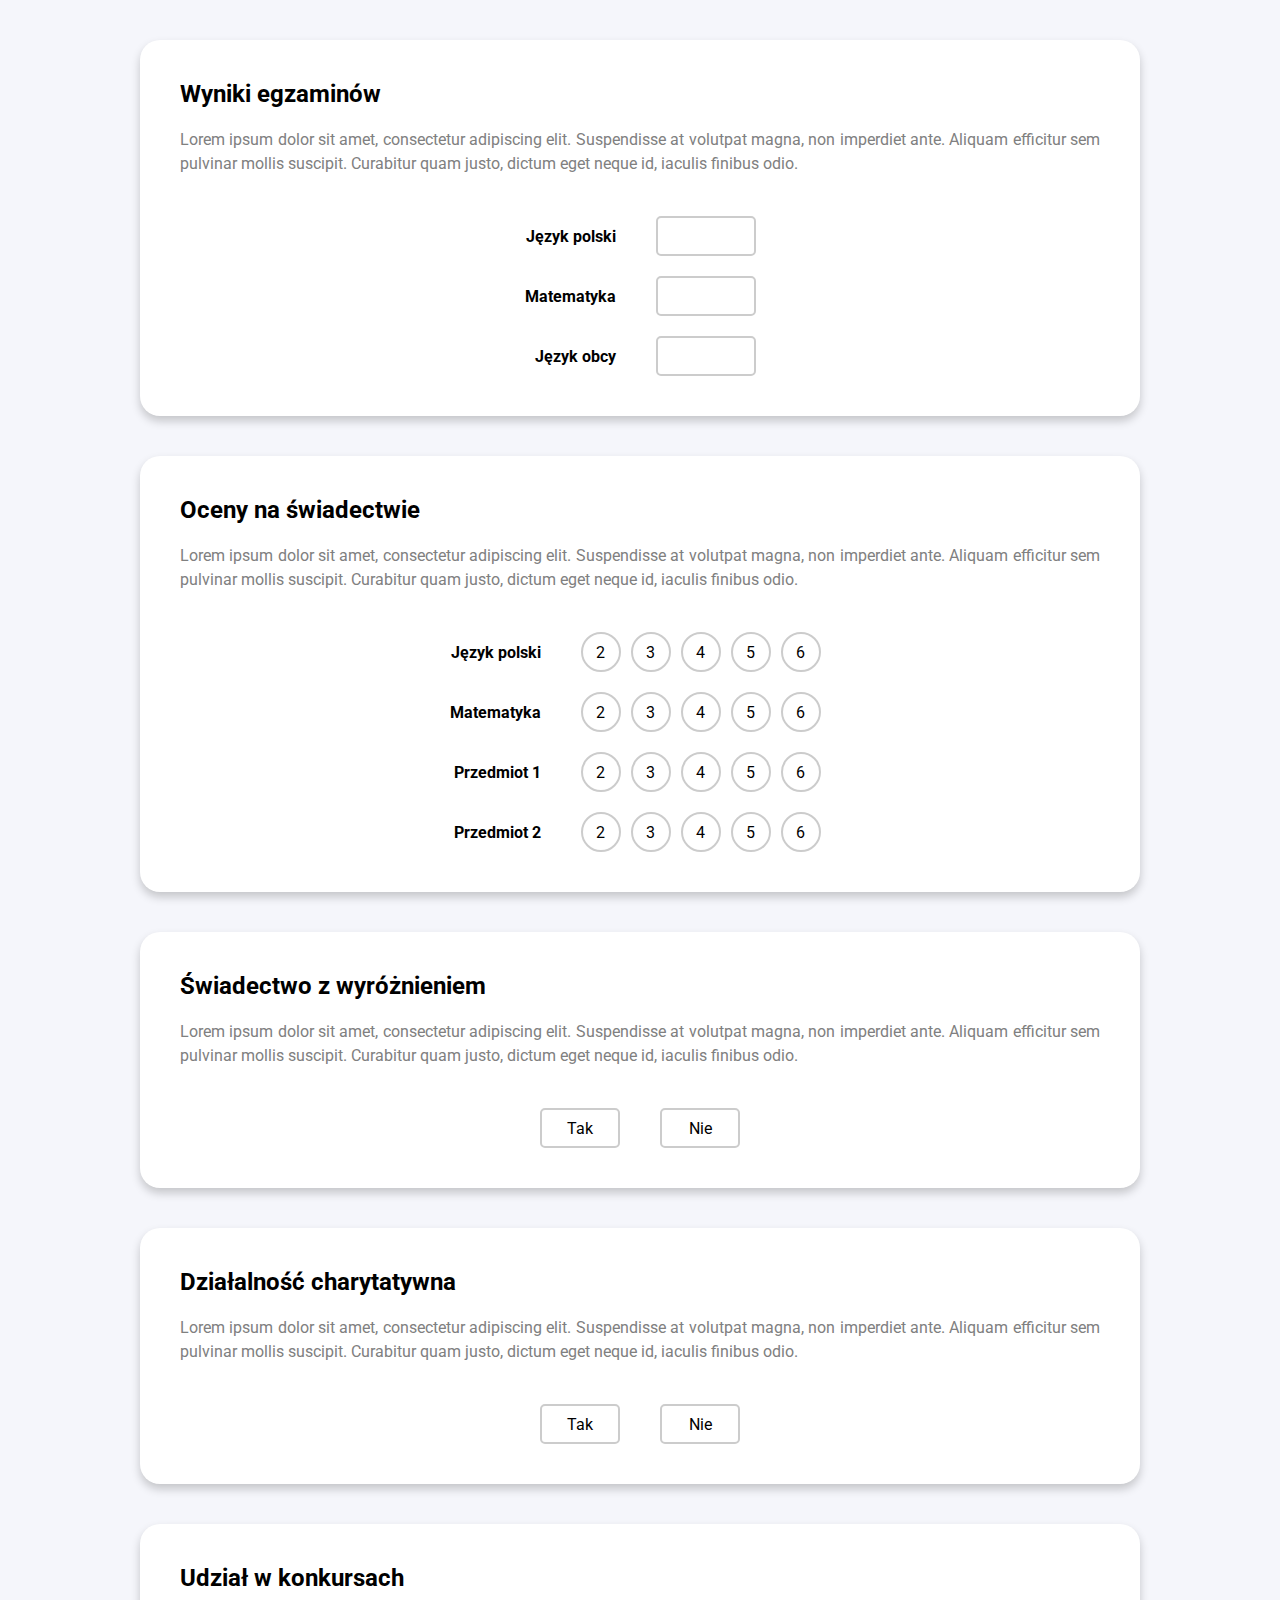
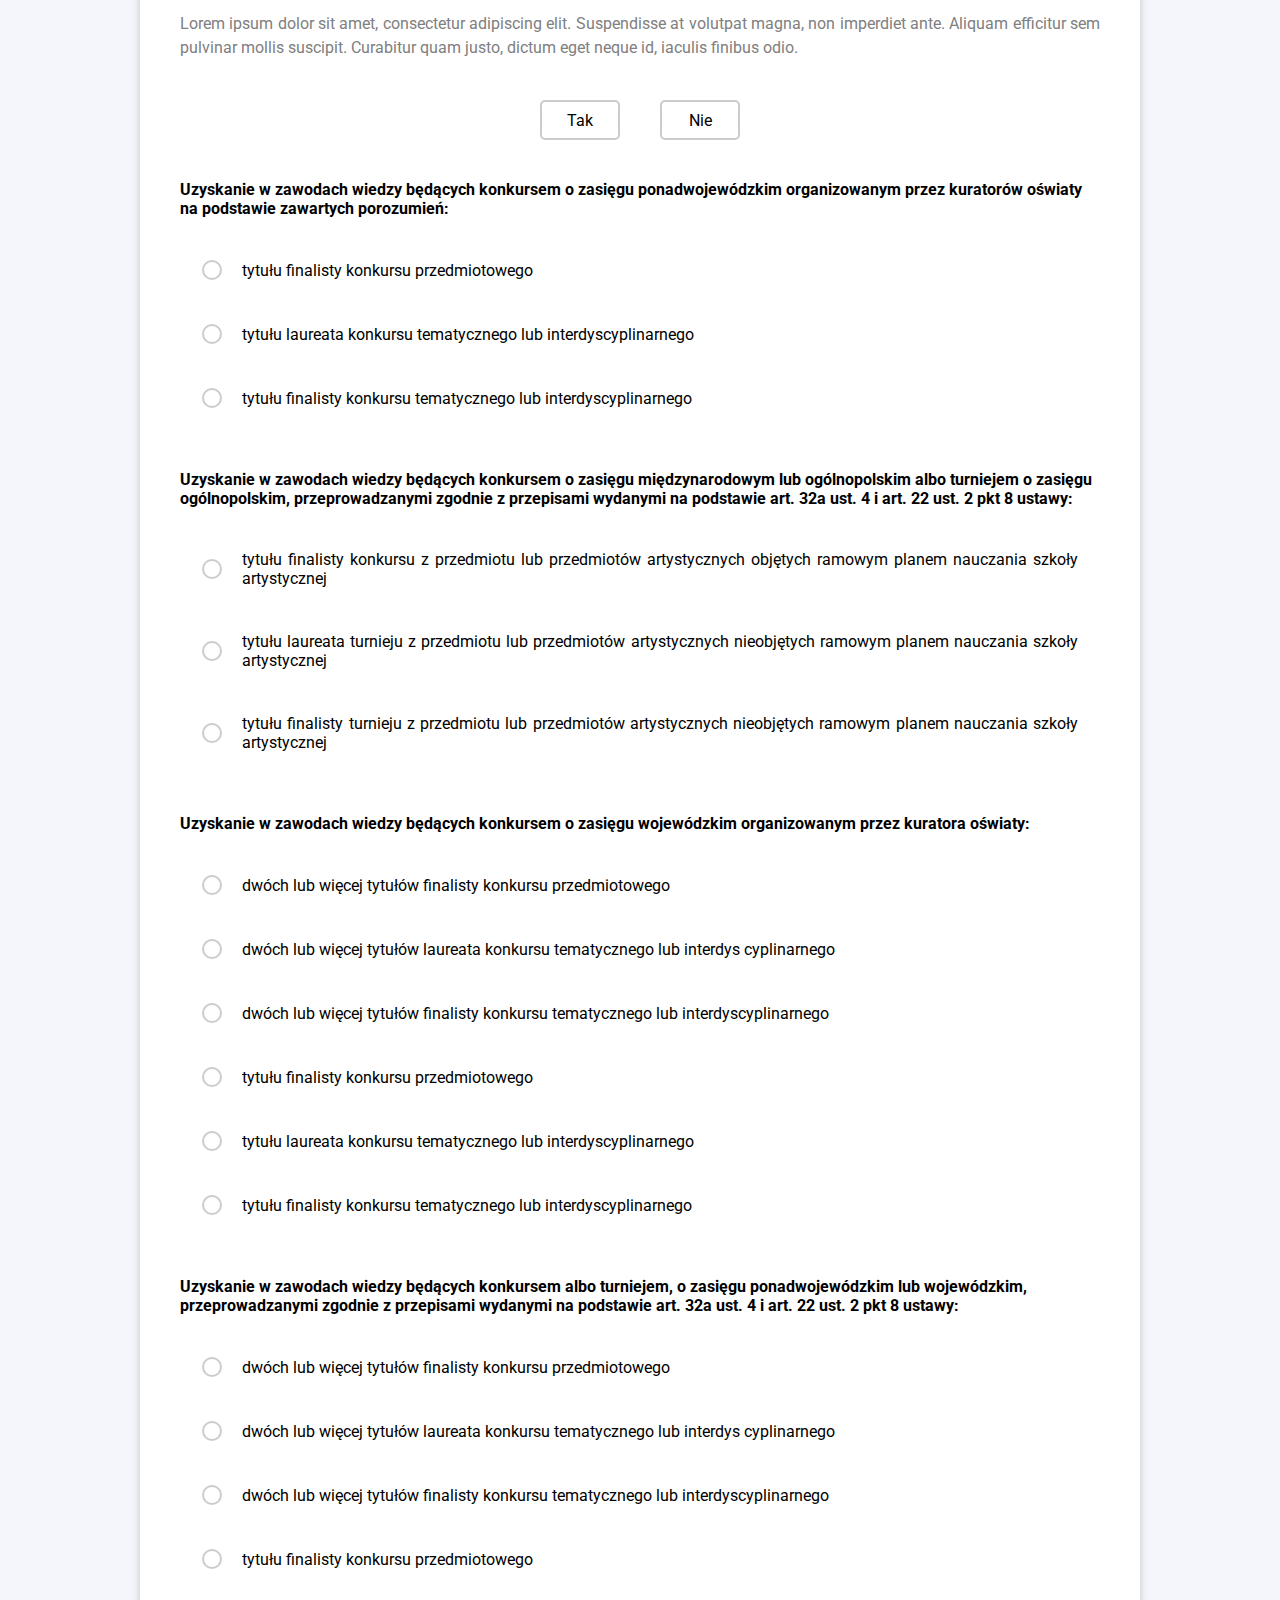
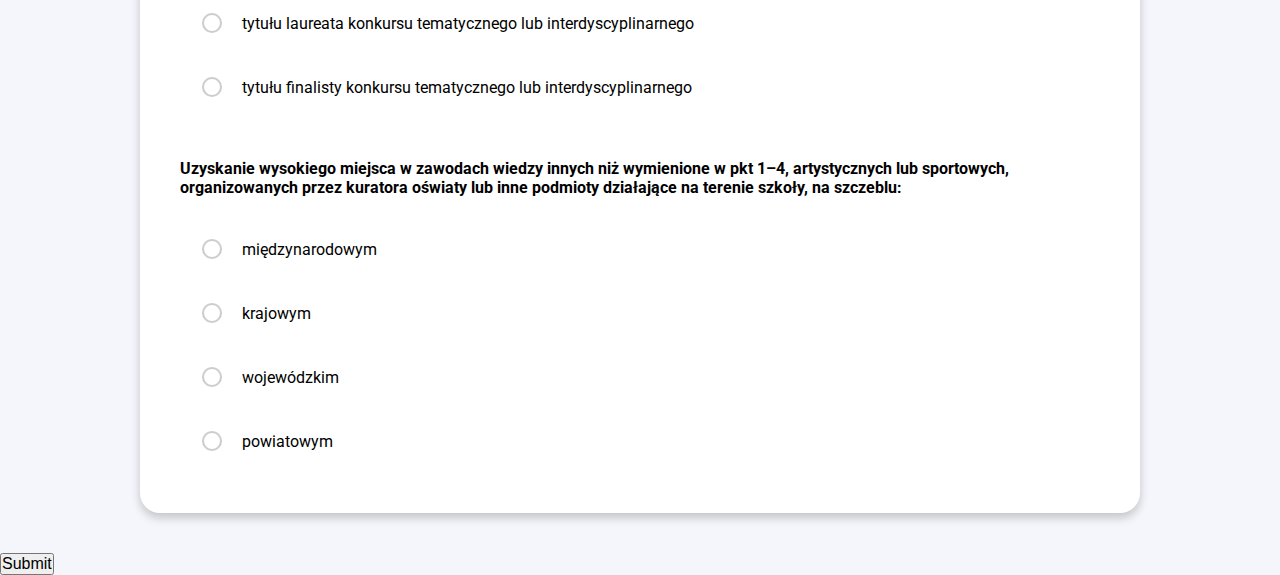
==== index.html @ 6e25b9d4 "Add files via upload" ====
<html lang="pl">
<head>
    <meta charset="UTF-8">
    <meta name="viewport" content="width=device-width, initial-scale=1.0">
    
    <title>Kalkulartor punktów</title>

    <link rel="stylesheet" href="style.css">
    <link rel="preconnect" href="https://fonts.gstatic.com">
    <link href="https://fonts.googleapis.com/css2?family=Roboto:wght@400;700&display=swap" rel="stylesheet">
</head>
<body>
    <form action="results.html" method="GET">
        <div class="section">
            <h2>Wyniki egzaminów</h2>
            <p class="description">Lorem ipsum dolor sit amet, consectetur adipiscing elit. Suspendisse at volutpat magna, non imperdiet ante. Aliquam efficitur sem pulvinar mollis suscipit. Curabitur quam justo, dictum eget neque id, iaculis finibus odio.</p>
            <div class="inputs number">
                    <h3>Język polski</h3>
                    <input type="number" name="egzamin-polski" min="0" max="100">
                  
                    <h3>Matematyka</h3>
                    <input type="number" name="egzamin-matematyka" min="0" max="100">
                              
                    <h3>Język obcy</h3>
                    <input type="number" name="egzamin-jezyki" min="0" max="100">                
            </div>
        </div>

        <div class="section">
            <h2>Oceny na świadectwie</h2>
            <p class="description">Lorem ipsum dolor sit amet, consectetur adipiscing elit. Suspendisse at volutpat magna, non imperdiet ante. Aliquam efficitur sem pulvinar mollis suscipit. Curabitur quam justo, dictum eget neque id, iaculis finibus odio.</p>
            <div class="inputs">
                    <h3>Język polski</h3>
                    <div class="marks">
                        <input type="radio" name="ocena-polski" id="polski-2" value="2">
                        <label for="polski-2">2</label>
                        
                        <input type="radio" name="ocena-polski" id="polski-3" value="3">
                        <label for="polski-3">3</label>
                        
                        <input type="radio" name="ocena-polski" id="polski-4" value="4">
                        <label for="polski-4">4</label>
                        
                        <input type="radio" name="ocena-polski" id="polski-5" value="5">
                        <label for="polski-5">5</label>
                        
                        <input type="radio" name="ocena-polski" id="polski-6" value="6">
                        <label for="polski-6">6</label>                        
                    </div>
                  
                    <h3>Matematyka</h3>
                    <div class="marks">
                        <input type="radio" name="ocena-matematyka" id="matematyka-2" value="2">
                        <label for="matematyka-2">2</label>
                        
                        <input type="radio" name="ocena-matematyka" id="matematyka-3" value="3">
                        <label for="matematyka-3">3</label>
                        
                        <input type="radio" name="ocena-matematyka" id="matematyka-4" value="4">
                        <label for="matematyka-4">4</label>
                        
                        <input type="radio" name="ocena-matematyka" id="matematyka-5" value="5">
                        <label for="matematyka-5">5</label>
                        
                        <input type="radio" name="ocena-matematyka" id="matematyka-6" value="6">
                        <label for="matematyka-6">6</label>                        
                    </div>
                              
                    <h3>Przedmiot 1</h3>
                    <div class="marks">
                        <input type="radio" name="ocena-przedmiot1" id="przedmiot1-2" value="2">
                        <label for="przedmiot1-2">2</label>
                        
                        <input type="radio" name="ocena-przedmiot1" id="przedmiot1-3" value="3">
                        <label for="przedmiot1-3">3</label>
                        
                        <input type="radio" name="ocena-przedmiot1" id="przedmiot1-4" value="4">
                        <label for="przedmiot1-4">4</label>
                        
                        <input type="radio" name="ocena-przedmiot1" id="przedmiot1-5" value="5">
                        <label for="przedmiot1-5">5</label>
                        
                        <input type="radio" name="ocena-przedmiot1" id="przedmiot1-6" value="6">
                        <label for="przedmiot1-6">6</label>                        
                    </div>

                    <h3>Przedmiot 2</h3>
                    <div class="marks">
                        <input type="radio" name="ocena-przedmiot2" id="przedmiot2-2" value="2">
                        <label for="przedmiot2-2">2</label>
                        
                        <input type="radio" name="ocena-przedmiot2" id="przedmiot2-3" value="3">
                        <label for="przedmiot2-3">3</label>
                        
                        <input type="radio" name="ocena-przedmiot2" id="przedmiot2-4" value="4">
                        <label for="przedmiot2-4">4</label>
                        
                        <input type="radio" name="ocena-przedmiot2" id="przedmiot2-5" value="5">
                        <label for="przedmiot2-5">5</label>
                        
                        <input type="radio" name="ocena-przedmiot2" id="przedmiot2-6" value="6">
                        <label for="przedmiot2-6">6</label>                        
                    </div>
            </div>
        </div>

        <div class="section">
            <h2>Świadectwo z wyróżnieniem</h2>
            <p class="description">Lorem ipsum dolor sit amet, consectetur adipiscing elit. Suspendisse at volutpat magna, non imperdiet ante. Aliquam efficitur sem pulvinar mollis suscipit. Curabitur quam justo, dictum eget neque id, iaculis finibus odio.</p>
            <div class="inputs yes-no">
                <span>
                    <input type="radio" name="swiadectwo" id="swiadectwo-tak" value="1">
                    <label for="swiadectwo-tak">Tak</label>
                </span>

                <span>
                    <input type="radio" name="swiadectwo" id="swiadectwo-nie" value="0">
                    <label for="swiadectwo-nie">Nie</label>  
                </span>                        
            </div>
        </div>

        <div class="section">
            <h2>Działalność charytatywna</h2>
            <p class="description">Lorem ipsum dolor sit amet, consectetur adipiscing elit. Suspendisse at volutpat magna, non imperdiet ante. Aliquam efficitur sem pulvinar mollis suscipit. Curabitur quam justo, dictum eget neque id, iaculis finibus odio.</p>
            <div class="inputs yes-no">
                <span>
                    <input type="radio" name="wolontariat" id="wolontariat-tak" value="1">
                    <label for="wolontariat-tak">Tak</label>
                </span>

                <span>
                    <input type="radio" name="wolontariat" id="wolontariat-nie" value="0">
                    <label for="wolontariat-nie">Nie</label>  
                </span>                        
            </div>
        </div>

        <div class="section">
            <h2>Udział w konkursach</h2>
            <p class="description">Lorem ipsum dolor sit amet, consectetur adipiscing elit. Suspendisse at volutpat magna, non imperdiet ante. Aliquam efficitur sem pulvinar mollis suscipit. Curabitur quam justo, dictum eget neque id, iaculis finibus odio.</p>
            <div class="inputs yes-no">
                <span>
                    <input type="radio" name="konkursy" id="konkursy-tak" value="1">
                    <label for="konkursy-tak">Tak</label>
                </span>

                <span>
                    <input type="radio" name="konkursy" id="konkursy-nie" value="0">
                    <label for="konkursy-nie">Nie</label>  
                </span>                        
            </div>
            <div class="questions">
                <div class="question">
                    <h3>Uzyskanie w zawodach wiedzy będących konkursem o zasięgu ponadwojewódzkim organizowanym przez kuratorów oświaty na podstawie zawartych porozumień:</h3>
                    <div class="answears">
                        <div class="answear">
                            <label for="pytanie1-1">
                                <input type="radio" name="pytanie1" id="pytanie1-1" value="1">
                                <span class="custom-radio"></span>
                                <span>tytułu finalisty konkursu przedmiotowego</span>
                            </label>                     
                        </div>

                        <div class="answear">
                            <label for="pytanie1-2">
                                <input type="radio" name="pytanie1" id="pytanie1-2" value="2">
                                <span class="custom-radio"></span>
                                <span>tytułu laureata konkursu tematycznego lub interdyscyplinarnego</span>
                            </label>                     
                        </div>

                        <div class="answear">
                            <label for="pytanie1-3">
                                <input type="radio" name="pytanie1" id="pytanie1-3" value="3">
                                <span class="custom-radio"></span>
                                <span>tytułu finalisty konkursu tematycznego lub interdyscyplinarnego</span>
                            </label>                     
                        </div>
                    </div>
                </div>

                <div class="question">
                    <h3>Uzyskanie w zawodach wiedzy będących konkursem o zasięgu międzynarodowym lub ogólnopolskim albo turniejem o zasięgu ogólnopolskim, przeprowadzanymi zgodnie z przepisami wydanymi na podstawie art. 32a ust. 4 i art. 22 ust. 2 pkt 8 ustawy:</h3>
                    <div class="answears">
                        <div class="answear">
                            <label for="pytanie2-1">
                                <input type="radio" name="pytanie2" id="pytanie2-1" value="1">
                                <span class="custom-radio"></span>
                                <span>tytułu finalisty konkursu z przedmiotu lub przedmiotów artystycznych objętych ramowym planem nauczania szkoły artystycznej</span>
                            </label>                     
                        </div>

                        <div class="answear">
                            <label for="pytanie2-2">
                                <input type="radio" name="pytanie2" id="pytanie2-2" value="2">
                                <span class="custom-radio"></span>
                                <span>tytułu laureata turnieju z przedmiotu lub przedmiotów artystycznych nieobjętych ramowym planem nauczania szkoły artystycznej</span>
                            </label>                     
                        </div>

                        <div class="answear">
                            <label for="pytanie2-3">
                                <input type="radio" name="pytanie2" id="pytanie2-3" value="3">
                                <span class="custom-radio"></span>
                                <span>tytułu finalisty turnieju z przedmiotu lub przedmiotów artystycznych nieobjętych ramowym planem nauczania szkoły artystycznej</span>
                            </label>                     
                        </div>
                    </div>
                </div>

                <div class="question">
                    <h3>Uzyskanie w zawodach wiedzy będących konkursem o zasięgu wojewódzkim organizowanym przez kuratora oświaty:</h3>
                    <div class="answears">
                        <div class="answear">
                            <label for="pytanie3-1">
                                <input type="radio" name="pytanie3" id="pytanie3-1" value="1">
                                <span class="custom-radio"></span>
                                <span>dwóch lub więcej tytułów finalisty konkursu przedmiotowego</span>
                            </label>                     
                        </div>

                        <div class="answear">
                            <label for="pytanie3-2">
                                <input type="radio" name="pytanie3" id="pytanie3-2" value="2">
                                <span class="custom-radio"></span>
                                <span>dwóch lub więcej tytułów laureata konkursu tematycznego lub interdys cyplinarnego</span>
                            </label>                     
                        </div>

                        <div class="answear">
                            <label for="pytanie3-3">
                                <input type="radio" name="pytanie3" id="pytanie3-3" value="3">
                                <span class="custom-radio"></span>
                                <span>dwóch lub więcej tytułów finalisty konkursu tematycznego lub interdyscyplinarnego</span>
                            </label>                     
                        </div>

                        <div class="answear">
                            <label for="pytanie3-4">
                                <input type="radio" name="pytanie3" id="pytanie3-4" value="4">
                                <span class="custom-radio"></span>
                                <span>tytułu finalisty konkursu przedmiotowego</span>
                            </label>                     
                        </div>

                        <div class="answear">
                            <label for="pytanie3-5">
                                <input type="radio" name="pytanie3" id="pytanie3-5" value="5">
                                <span class="custom-radio"></span>
                                <span>tytułu laureata konkursu tematycznego lub interdyscyplinarnego</span>
                            </label>                     
                        </div>

                        <div class="answear">
                            <label for="pytanie3-6">
                                <input type="radio" name="pytanie3" id="pytanie3-6" value="6">
                                <span class="custom-radio"></span>
                                <span>tytułu finalisty konkursu tematycznego lub interdyscyplinarnego</span>
                            </label>                     
                        </div>
                    </div>
                </div>

                <div class="question">
                    <h3>Uzyskanie w zawodach wiedzy będących konkursem albo turniejem, o zasięgu ponadwojewódzkim lub wojewódzkim, przeprowadzanymi zgodnie z przepisami wydanymi na podstawie art. 32a ust. 4 i art. 22 ust. 2 pkt 8 ustawy:</h3>
                    <div class="answears">
                        <div class="answear">
                            <label for="pytanie4-1">
                                <input type="radio" name="pytanie4" id="pytanie4-1" value="1">
                                <span class="custom-radio"></span>
                                <span>dwóch lub więcej tytułów finalisty konkursu przedmiotowego</span>
                            </label>                     
                        </div>

                        <div class="answear">
                            <label for="pytanie4-2">
                                <input type="radio" name="pytanie4" id="pytanie4-2" value="2">
                                <span class="custom-radio"></span>
                                <span>dwóch lub więcej tytułów laureata konkursu tematycznego lub interdys cyplinarnego</span>
                            </label>                     
                        </div>

                        <div class="answear">
                            <label for="pytanie4-3">
                                <input type="radio" name="pytanie4" id="pytanie4-3" value="3">
                                <span class="custom-radio"></span>
                                <span>dwóch lub więcej tytułów finalisty konkursu tematycznego lub interdyscyplinarnego</span>
                            </label>                     
                        </div>

                        <div class="answear">
                            <label for="pytanie4-4">
                                <input type="radio" name="pytanie4" id="pytanie4-4" value="4">
                                <span class="custom-radio"></span>
                                <span>tytułu finalisty konkursu przedmiotowego</span>
                            </label>                     
                        </div>

                        <div class="answear">
                            <label for="pytanie4-5">
                                <input type="radio" name="pytanie4" id="pytanie4-5" value="5">
                                <span class="custom-radio"></span>
                                <span>tytułu laureata konkursu tematycznego lub interdyscyplinarnego</span>
                            </label>                     
                        </div>

                        <div class="answear">
                            <label for="pytanie4-6">
                                <input type="radio" name="pytanie4" id="pytanie4-6" value="6">
                                <span class="custom-radio"></span>
                                <span>tytułu finalisty konkursu tematycznego lub interdyscyplinarnego</span>
                            </label>                     
                        </div>
                    </div>
                </div>

                <div class="question">
                    <h3>Uzyskanie wysokiego miejsca w zawodach wiedzy innych niż wymienione w pkt 1–4, artystycznych lub sportowych, organizowanych przez kuratora oświaty lub inne podmioty działające na terenie szkoły, na szczeblu:</h3>
                    <div class="answears">
                        <div class="answear">
                            <label for="pytanie5-1">
                                <input type="radio" name="pytanie5" id="pytanie5-1" value="1">
                                <span class="custom-radio"></span>
                                <span>międzynarodowym</span>
                            </label>                     
                        </div>

                        <div class="answear">
                            <label for="pytanie5-2">
                                <input type="radio" name="pytanie5" id="pytanie5-2" value="2">
                                <span class="custom-radio"></span>
                                <span>krajowym</span>
                            </label>                     
                        </div>

                        <div class="answear">
                            <label for="pytanie5-3">
                                <input type="radio" name="pytanie5" id="pytanie5-3" value="3">
                                <span class="custom-radio"></span>
                                <span>wojewódzkim</span>
                            </label>                     
                        </div>

                        <div class="answear">
                            <label for="pytanie5-4">
                                <input type="radio" name="pytanie5" id="pytanie5-4" value="4">
                                <span class="custom-radio"></span>
                                <span>powiatowym</span>
                            </label>                     
                        </div>
                    </div>
                </div>          
            </div>
        </div>
    <input type="submit">
    </form>
</body>
</html>
---- style.css ----
*{
    box-sizing: border-box;
    margin: 0;
    padding: 0;
}
body{
    background: #F5F6FB;
    font-family: 'Roboto', sans-serif;
    font-size: 16px;
    font-weight: 400;
}



/*globals*/



h2{
    font-size: 24px;
    font-weight: 700;
}
h3{
    font-size: 16px;
    font-weight: 700;
}
p{
    font-size: 16px;
    font-weight: 400;
    line-height: 150%;
}



input, label{
    font-size: 16px;
    font-weight: 400;
    color: #000000;
    transition: 0.2s ease-in-out;
}
input::-webkit-outer-spin-button, input::-webkit-inner-spin-button, input[type=number]{
    -webkit-appearance: none;
    margin: 0;
    -moz-appearance: textfield;
}



/*elements*/



form{
    width: 100%;
}
.section{
    width: 1000px;
    padding: 40px;
    margin: 40px auto;
    background: #ffffff;
    box-shadow: 0px 5px 10px rgba(0, 0, 0, 0.2);
    border-radius: 20px;
}
.description{
    margin-top: 20px;
    color: #808080;
    text-align: justify;
}



.inputs{
    width: fit-content;
    margin: 40px auto 0 auto;
    display: grid;
    grid-template-columns: auto auto;
    column-gap: 40px;
    row-gap: 20px;
    align-items: center;
}
.inputs h3{
    justify-self: end;

}



.number input{
    width: 100px;
    height: 40px;
    border: 2px solid #CCCCCC;
    border-radius: 5px;
    text-align: center;
}
.number input:hover{
    border: 2px solid #999999;
    cursor: pointer;
}
.number input:focus{
    background: #E7FEF6;
    border: 2px solid #63A48C;
    outline: none;
    font-weight: 700;
}
.number input:invalid{
    background: #FEE7E7;
    border: 2px solid #A46363;
    outline: none;
    font-weight: 700;
}



.marks{
    display: flex;
    justify-content: center;
    align-items: center;
}
.marks input{
    display: none;
}
.marks label{
    margin-right: 10px;
    width: 40px;
    height: 40px;
    border: 2px solid #CCCCCC;
    border-radius: 50%;
    display: flex;
    justify-content: center;
    align-items: center;
}
.marks label:hover{
    border: 2px solid #999999;
    cursor: pointer;
}
.marks input:checked + label{
    background: #E7FEF6;
    border: 2px solid #63A48C;
    outline: none;
    font-weight: 700;
}



.yes-no input{
    display: none;
}
.yes-no label{
    width: 80px;
    height: 40px;
    border: 2px solid #CCCCCC;
    border-radius: 5px;
    display: flex;
    justify-content: center;
    align-items: center;
}
.yes-no label:hover{
    border: 2px solid #999999;
    cursor: pointer;
}
.yes-no input:checked + label{
    background: #E7FEF6;
    border: 2px solid #63A48C;
    outline: none;
    font-weight: 700;
}



.question{
    margin-top: 40px;
}
.answears{
    margin-top: 20px;
}
.answear h3, .answear label{
    text-align: justify;
}
.answear label{
    padding: 20px;
    display: grid;
    border: 2px solid #ffffff;
    border-radius: 5px;
    grid-template-columns: auto 1fr;
    column-gap: 20px;
    align-items: center;
    position: relative;
}
.answear label input{
    display: none;
}
.custom-radio{
    width: 20px;
    height: 20px;
    border: 2px solid #CCCCCC;
    border-radius: 50%;
    transition: 0.2s ease-in-out;
}
.answear label:hover{
    border: 2px solid #CCCCCC;
    cursor: pointer;
    outline: none;
}
.answear label:hover .custom-radio{
    background: #CCCCCC;
}
.answear input:checked~.custom-radio{
    background: #63A48C;
    border: 2px solid #63A48C;
}



/*media queries*/



@media(max-width: 1000px){
.section{
    width: 100%;
}
.section h2{
    text-align: center;
}
}



@media(max-width: 600px){
.inputs{
    grid-template-columns: auto;
    text-align: center;
    justify-items: center;
    align-items: center;
}
}
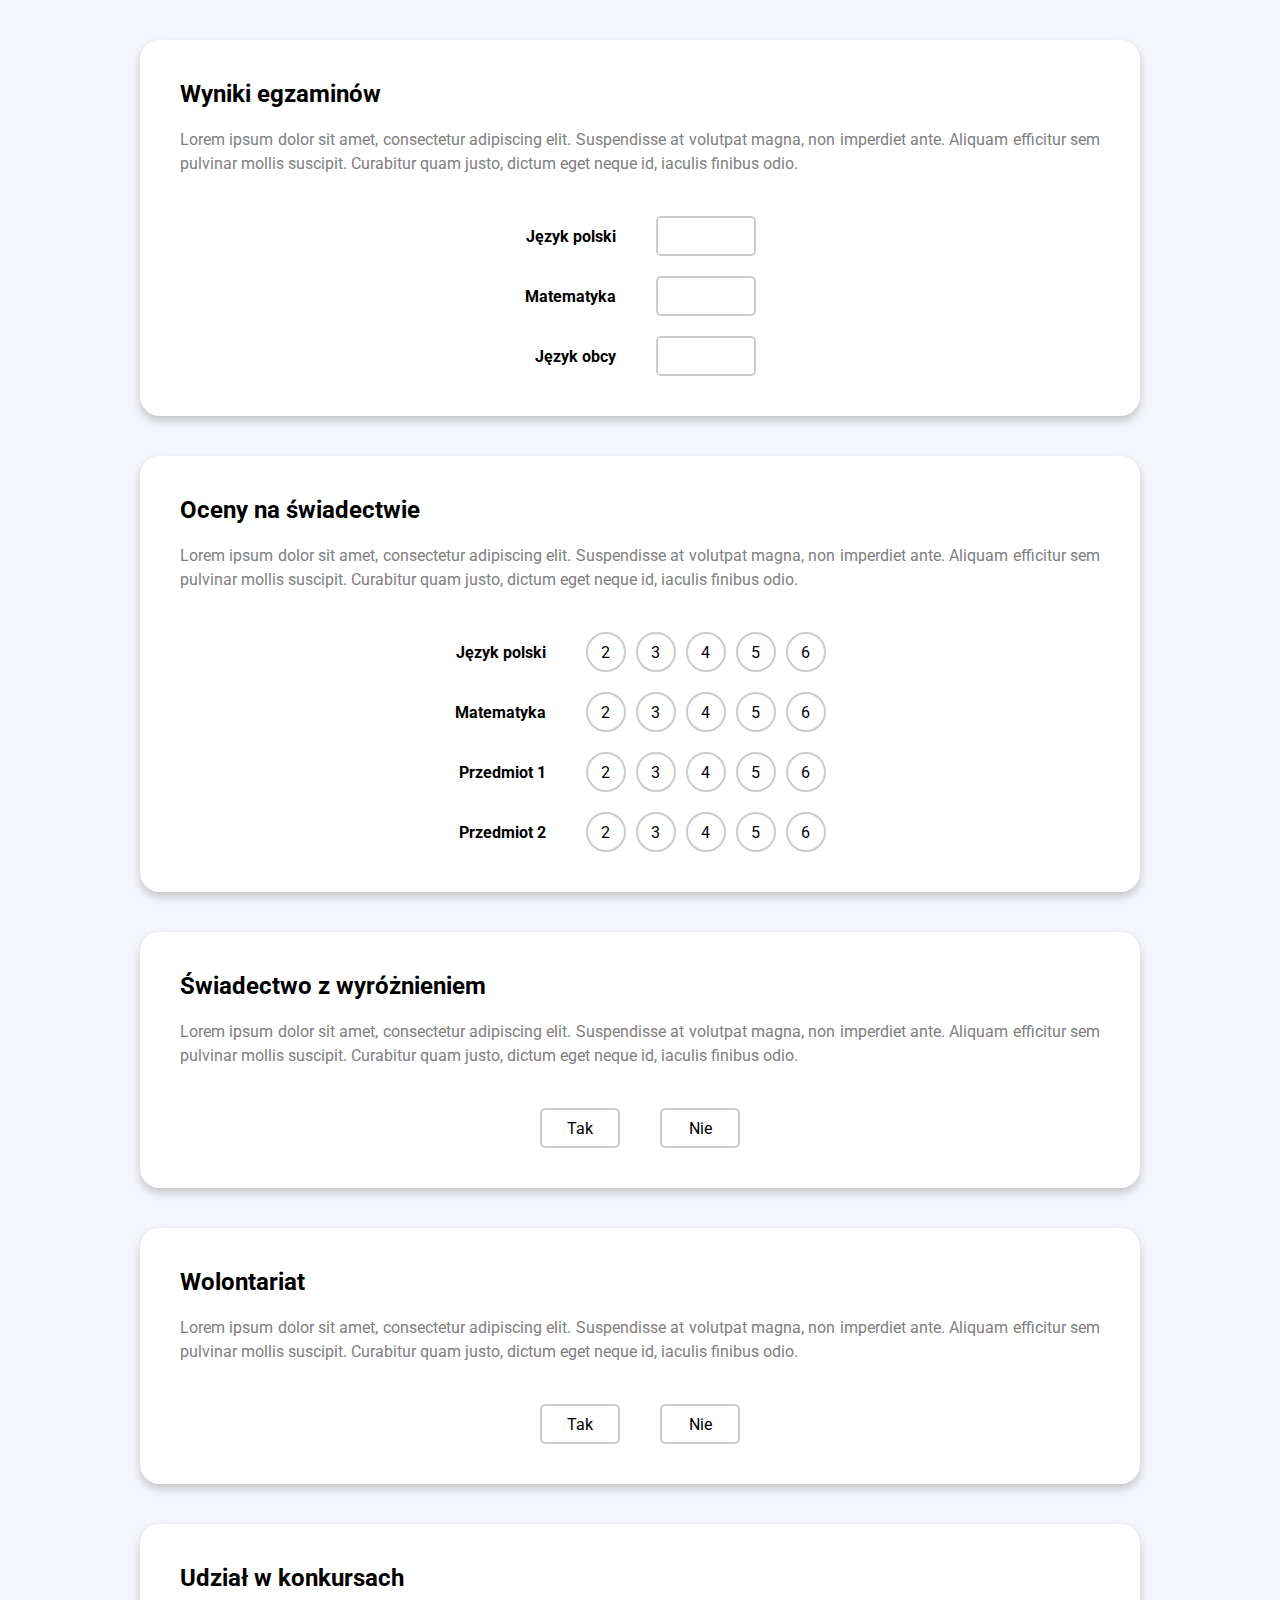
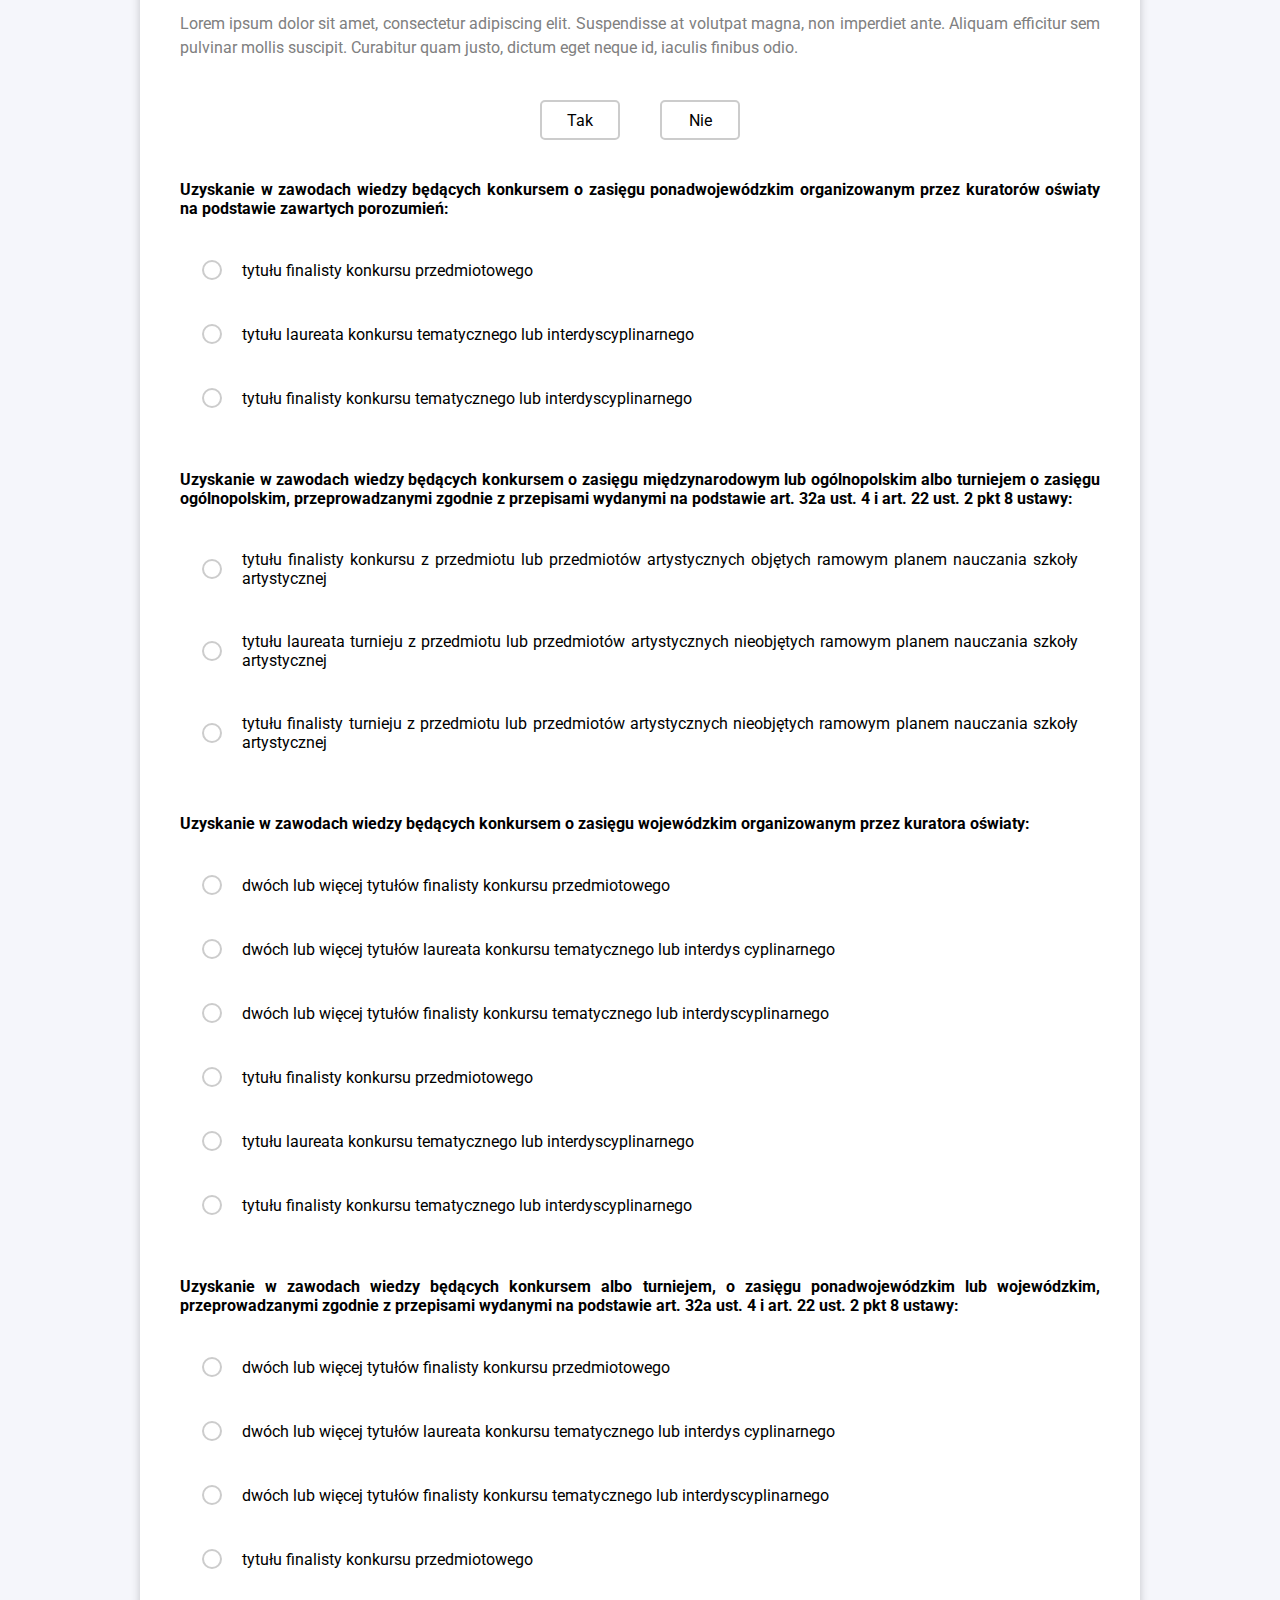
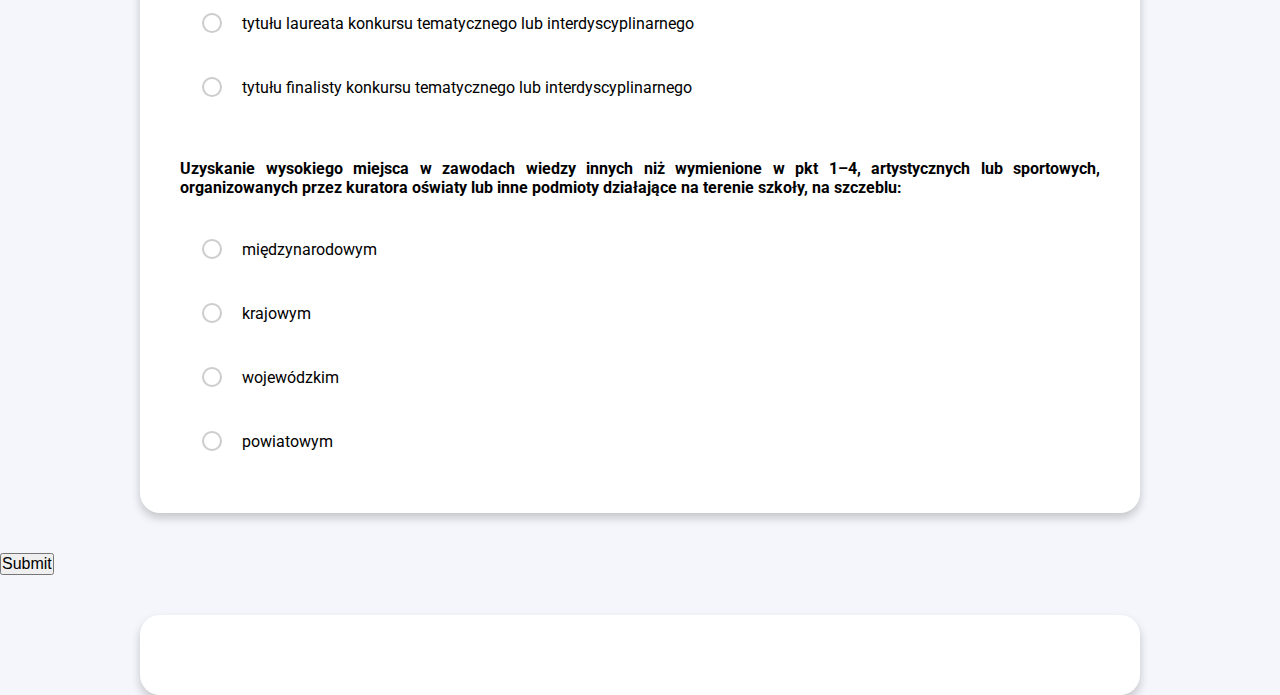
==== commit cb1beb98: "Add files via upload" ====
--- a/index.html
+++ b/index.html
@@ -10,350 +10,356 @@
     <link href="https://fonts.googleapis.com/css2?family=Roboto:wght@400;700&display=swap" rel="stylesheet">
 </head>
 <body>
-    <form action="results.html" method="GET">
-        <div class="section">
-            <h2>Wyniki egzaminów</h2>
-            <p class="description">Lorem ipsum dolor sit amet, consectetur adipiscing elit. Suspendisse at volutpat magna, non imperdiet ante. Aliquam efficitur sem pulvinar mollis suscipit. Curabitur quam justo, dictum eget neque id, iaculis finibus odio.</p>
-            <div class="inputs number">
-                    <h3>Język polski</h3>
-                    <input type="number" name="egzamin-polski" min="0" max="100">
-                  
-                    <h3>Matematyka</h3>
-                    <input type="number" name="egzamin-matematyka" min="0" max="100">
-                              
-                    <h3>Język obcy</h3>
-                    <input type="number" name="egzamin-jezyki" min="0" max="100">                
-            </div>
-        </div>
+    <div class="container">        
+        <form class="form" action="results.html" method="GET">
+            <div class="section">
+                <h2>Wyniki egzaminów</h2>
+                <p class="description">Lorem ipsum dolor sit amet, consectetur adipiscing elit. Suspendisse at volutpat magna, non imperdiet ante. Aliquam efficitur sem pulvinar mollis suscipit. Curabitur quam justo, dictum eget neque id, iaculis finibus odio.</p>
+                <div class="inputs number">
+                        <h3>Język polski</h3>
+                        <input type="number" name="egzamin-polski" min="0" max="100">
+                      
+                        <h3>Matematyka</h3>
+                        <input type="number" name="egzamin-matematyka" min="0" max="100">
+                                  
+                        <h3>Język obcy</h3>
+                        <input type="number" name="egzamin-jezyki" min="0" max="100">                
+                </div>
+            </div>
+    
+            <div class="section">
+                <h2>Oceny na świadectwie</h2>
+                <p class="description">Lorem ipsum dolor sit amet, consectetur adipiscing elit. Suspendisse at volutpat magna, non imperdiet ante. Aliquam efficitur sem pulvinar mollis suscipit. Curabitur quam justo, dictum eget neque id, iaculis finibus odio.</p>
+                <div class="inputs grades">
+                        <h3>Język polski</h3>
+                        <div class="marks">
+                            <input type="radio" name="ocena-polski" id="polski-2" value="2">
+                            <label for="polski-2">2</label>
+                            
+                            <input type="radio" name="ocena-polski" id="polski-3" value="3">
+                            <label for="polski-3">3</label>
+                            
+                            <input type="radio" name="ocena-polski" id="polski-4" value="4">
+                            <label for="polski-4">4</label>
+                            
+                            <input type="radio" name="ocena-polski" id="polski-5" value="5">
+                            <label for="polski-5">5</label>
+                            
+                            <input type="radio" name="ocena-polski" id="polski-6" value="6">
+                            <label for="polski-6">6</label>                        
+                        </div>
+                      
+                        <h3>Matematyka</h3>
+                        <div class="marks">
+                            <input type="radio" name="ocena-matematyka" id="matematyka-2" value="2">
+                            <label for="matematyka-2">2</label>
+                            
+                            <input type="radio" name="ocena-matematyka" id="matematyka-3" value="3">
+                            <label for="matematyka-3">3</label>
+                            
+                            <input type="radio" name="ocena-matematyka" id="matematyka-4" value="4">
+                            <label for="matematyka-4">4</label>
+                            
+                            <input type="radio" name="ocena-matematyka" id="matematyka-5" value="5">
+                            <label for="matematyka-5">5</label>
+                            
+                            <input type="radio" name="ocena-matematyka" id="matematyka-6" value="6">
+                            <label for="matematyka-6">6</label>                        
+                        </div>
+                                  
+                        <h3>Przedmiot 1</h3>
+                        <div class="marks">
+                            <input type="radio" name="ocena-przedmiot1" id="przedmiot1-2" value="2">
+                            <label for="przedmiot1-2">2</label>
+                            
+                            <input type="radio" name="ocena-przedmiot1" id="przedmiot1-3" value="3">
+                            <label for="przedmiot1-3">3</label>
+                            
+                            <input type="radio" name="ocena-przedmiot1" id="przedmiot1-4" value="4">
+                            <label for="przedmiot1-4">4</label>
+                            
+                            <input type="radio" name="ocena-przedmiot1" id="przedmiot1-5" value="5">
+                            <label for="przedmiot1-5">5</label>
+                            
+                            <input type="radio" name="ocena-przedmiot1" id="przedmiot1-6" value="6">
+                            <label for="przedmiot1-6">6</label>                        
+                        </div>
+    
+                        <h3>Przedmiot 2</h3>
+                        <div class="marks">
+                            <input type="radio" name="ocena-przedmiot2" id="przedmiot2-2" value="2">
+                            <label for="przedmiot2-2">2</label>
+                            
+                            <input type="radio" name="ocena-przedmiot2" id="przedmiot2-3" value="3">
+                            <label for="przedmiot2-3">3</label>
+                            
+                            <input type="radio" name="ocena-przedmiot2" id="przedmiot2-4" value="4">
+                            <label for="przedmiot2-4">4</label>
+                            
+                            <input type="radio" name="ocena-przedmiot2" id="przedmiot2-5" value="5">
+                            <label for="przedmiot2-5">5</label>
+                            
+                            <input type="radio" name="ocena-przedmiot2" id="przedmiot2-6" value="6">
+                            <label for="przedmiot2-6">6</label>                        
+                        </div>
+                </div>
+            </div>
+    
+            <div class="section">
+                <h2>Świadectwo z wyróżnieniem</h2>
+                <p class="description">Lorem ipsum dolor sit amet, consectetur adipiscing elit. Suspendisse at volutpat magna, non imperdiet ante. Aliquam efficitur sem pulvinar mollis suscipit. Curabitur quam justo, dictum eget neque id, iaculis finibus odio.</p>
+                <div class="inputs yes-no">
+                    <span>
+                        <input type="radio" name="swiadectwo" id="swiadectwo-tak" value="1">
+                        <label for="swiadectwo-tak">Tak</label>
+                    </span>
+    
+                    <span>
+                        <input type="radio" name="swiadectwo" id="swiadectwo-nie" value="0">
+                        <label for="swiadectwo-nie">Nie</label>  
+                    </span>                        
+                </div>
+            </div>
+    
+            <div class="section">
+                <h2>Wolontariat</h2>
+                <p class="description">Lorem ipsum dolor sit amet, consectetur adipiscing elit. Suspendisse at volutpat magna, non imperdiet ante. Aliquam efficitur sem pulvinar mollis suscipit. Curabitur quam justo, dictum eget neque id, iaculis finibus odio.</p>
+                <div class="inputs yes-no">
+                    <span>
+                        <input type="radio" name="wolontariat" id="wolontariat-tak" value="1">
+                        <label for="wolontariat-tak">Tak</label>
+                    </span>
+    
+                    <span>
+                        <input type="radio" name="wolontariat" id="wolontariat-nie" value="0">
+                        <label for="wolontariat-nie">Nie</label>  
+                    </span>                        
+                </div>
+            </div>
+    
+            <div class="section">
+                <h2>Udział w konkursach</h2>
+                <p class="description">Lorem ipsum dolor sit amet, consectetur adipiscing elit. Suspendisse at volutpat magna, non imperdiet ante. Aliquam efficitur sem pulvinar mollis suscipit. Curabitur quam justo, dictum eget neque id, iaculis finibus odio.</p>
+                <div class="inputs yes-no">
+                    <span>
+                        <input type="radio" name="konkursy" id="konkursy-tak" value="1">
+                        <label for="konkursy-tak">Tak</label>
+                    </span>
+    
+                    <span>
+                        <input type="radio" name="konkursy" id="konkursy-nie" value="0">
+                        <label for="konkursy-nie">Nie</label>  
+                    </span>                        
+                </div>
+                <div class="questions">
+                    <div class="question">
+                        <h3>Uzyskanie w zawodach wiedzy będących konkursem o zasięgu ponadwojewódzkim organizowanym przez kuratorów oświaty na podstawie zawartych porozumień:</h3>
+                        <div class="answears">
+                            <div class="answear">
+                                <label for="pytanie1-1">
+                                    <input type="radio" name="pytanie1" id="pytanie1-1" value="1">
+                                    <span class="custom-radio"></span>
+                                    <span>tytułu finalisty konkursu przedmiotowego</span>
+                                </label>                     
+                            </div>
+    
+                            <div class="answear">
+                                <label for="pytanie1-2">
+                                    <input type="radio" name="pytanie1" id="pytanie1-2" value="2">
+                                    <span class="custom-radio"></span>
+                                    <span>tytułu laureata konkursu tematycznego lub interdyscyplinarnego</span>
+                                </label>                     
+                            </div>
+    
+                            <div class="answear">
+                                <label for="pytanie1-3">
+                                    <input type="radio" name="pytanie1" id="pytanie1-3" value="3">
+                                    <span class="custom-radio"></span>
+                                    <span>tytułu finalisty konkursu tematycznego lub interdyscyplinarnego</span>
+                                </label>                     
+                            </div>
+                        </div>
+                    </div>
+    
+                    <div class="question">
+                        <h3>Uzyskanie w zawodach wiedzy będących konkursem o zasięgu międzynarodowym lub ogólnopolskim albo turniejem o zasięgu ogólnopolskim, przeprowadzanymi zgodnie z przepisami wydanymi na podstawie art. 32a ust. 4 i art. 22 ust. 2 pkt 8 ustawy:</h3>
+                        <div class="answears">
+                            <div class="answear">
+                                <label for="pytanie2-1">
+                                    <input type="radio" name="pytanie2" id="pytanie2-1" value="1">
+                                    <span class="custom-radio"></span>
+                                    <span>tytułu finalisty konkursu z przedmiotu lub przedmiotów artystycznych objętych ramowym planem nauczania szkoły artystycznej</span>
+                                </label>                     
+                            </div>
+    
+                            <div class="answear">
+                                <label for="pytanie2-2">
+                                    <input type="radio" name="pytanie2" id="pytanie2-2" value="2">
+                                    <span class="custom-radio"></span>
+                                    <span>tytułu laureata turnieju z przedmiotu lub przedmiotów artystycznych nieobjętych ramowym planem nauczania szkoły artystycznej</span>
+                                </label>                     
+                            </div>
+    
+                            <div class="answear">
+                                <label for="pytanie2-3">
+                                    <input type="radio" name="pytanie2" id="pytanie2-3" value="3">
+                                    <span class="custom-radio"></span>
+                                    <span>tytułu finalisty turnieju z przedmiotu lub przedmiotów artystycznych nieobjętych ramowym planem nauczania szkoły artystycznej</span>
+                                </label>                     
+                            </div>
+                        </div>
+                    </div>
+    
+                    <div class="question">
+                        <h3>Uzyskanie w zawodach wiedzy będących konkursem o zasięgu wojewódzkim organizowanym przez kuratora oświaty:</h3>
+                        <div class="answears">
+                            <div class="answear">
+                                <label for="pytanie3-1">
+                                    <input type="radio" name="pytanie3" id="pytanie3-1" value="1">
+                                    <span class="custom-radio"></span>
+                                    <span>dwóch lub więcej tytułów finalisty konkursu przedmiotowego</span>
+                                </label>                     
+                            </div>
+    
+                            <div class="answear">
+                                <label for="pytanie3-2">
+                                    <input type="radio" name="pytanie3" id="pytanie3-2" value="2">
+                                    <span class="custom-radio"></span>
+                                    <span>dwóch lub więcej tytułów laureata konkursu tematycznego lub interdys cyplinarnego</span>
+                                </label>                     
+                            </div>
+    
+                            <div class="answear">
+                                <label for="pytanie3-3">
+                                    <input type="radio" name="pytanie3" id="pytanie3-3" value="3">
+                                    <span class="custom-radio"></span>
+                                    <span>dwóch lub więcej tytułów finalisty konkursu tematycznego lub interdyscyplinarnego</span>
+                                </label>                     
+                            </div>
+    
+                            <div class="answear">
+                                <label for="pytanie3-4">
+                                    <input type="radio" name="pytanie3" id="pytanie3-4" value="4">
+                                    <span class="custom-radio"></span>
+                                    <span>tytułu finalisty konkursu przedmiotowego</span>
+                                </label>                     
+                            </div>
+    
+                            <div class="answear">
+                                <label for="pytanie3-5">
+                                    <input type="radio" name="pytanie3" id="pytanie3-5" value="5">
+                                    <span class="custom-radio"></span>
+                                    <span>tytułu laureata konkursu tematycznego lub interdyscyplinarnego</span>
+                                </label>                     
+                            </div>
+    
+                            <div class="answear">
+                                <label for="pytanie3-6">
+                                    <input type="radio" name="pytanie3" id="pytanie3-6" value="6">
+                                    <span class="custom-radio"></span>
+                                    <span>tytułu finalisty konkursu tematycznego lub interdyscyplinarnego</span>
+                                </label>                     
+                            </div>
+                        </div>
+                    </div>
+    
+                    <div class="question">
+                        <h3>Uzyskanie w zawodach wiedzy będących konkursem albo turniejem, o zasięgu ponadwojewódzkim lub wojewódzkim, przeprowadzanymi zgodnie z przepisami wydanymi na podstawie art. 32a ust. 4 i art. 22 ust. 2 pkt 8 ustawy:</h3>
+                        <div class="answears">
+                            <div class="answear">
+                                <label for="pytanie4-1">
+                                    <input type="radio" name="pytanie4" id="pytanie4-1" value="1">
+                                    <span class="custom-radio"></span>
+                                    <span>dwóch lub więcej tytułów finalisty konkursu przedmiotowego</span>
+                                </label>                     
+                            </div>
+    
+                            <div class="answear">
+                                <label for="pytanie4-2">
+                                    <input type="radio" name="pytanie4" id="pytanie4-2" value="2">
+                                    <span class="custom-radio"></span>
+                                    <span>dwóch lub więcej tytułów laureata konkursu tematycznego lub interdys cyplinarnego</span>
+                                </label>                     
+                            </div>
+    
+                            <div class="answear">
+                                <label for="pytanie4-3">
+                                    <input type="radio" name="pytanie4" id="pytanie4-3" value="3">
+                                    <span class="custom-radio"></span>
+                                    <span>dwóch lub więcej tytułów finalisty konkursu tematycznego lub interdyscyplinarnego</span>
+                                </label>                     
+                            </div>
+    
+                            <div class="answear">
+                                <label for="pytanie4-4">
+                                    <input type="radio" name="pytanie4" id="pytanie4-4" value="4">
+                                    <span class="custom-radio"></span>
+                                    <span>tytułu finalisty konkursu przedmiotowego</span>
+                                </label>                     
+                            </div>
+    
+                            <div class="answear">
+                                <label for="pytanie4-5">
+                                    <input type="radio" name="pytanie4" id="pytanie4-5" value="5">
+                                    <span class="custom-radio"></span>
+                                    <span>tytułu laureata konkursu tematycznego lub interdyscyplinarnego</span>
+                                </label>                     
+                            </div>
+    
+                            <div class="answear">
+                                <label for="pytanie4-6">
+                                    <input type="radio" name="pytanie4" id="pytanie4-6" value="6">
+                                    <span class="custom-radio"></span>
+                                    <span>tytułu finalisty konkursu tematycznego lub interdyscyplinarnego</span>
+                                </label>                     
+                            </div>
+                        </div>
+                    </div>
+    
+                    <div class="question">
+                        <h3>Uzyskanie wysokiego miejsca w zawodach wiedzy innych niż wymienione w pkt 1–4, artystycznych lub sportowych, organizowanych przez kuratora oświaty lub inne podmioty działające na terenie szkoły, na szczeblu:</h3>
+                        <div class="answears">
+                            <div class="answear">
+                                <label for="pytanie5-1">
+                                    <input type="radio" name="pytanie5" id="pytanie5-1" value="1">
+                                    <span class="custom-radio"></span>
+                                    <span>międzynarodowym</span>
+                                </label>                     
+                            </div>
+    
+                            <div class="answear">
+                                <label for="pytanie5-2">
+                                    <input type="radio" name="pytanie5" id="pytanie5-2" value="2">
+                                    <span class="custom-radio"></span>
+                                    <span>krajowym</span>
+                                </label>                     
+                            </div>
+    
+                            <div class="answear">
+                                <label for="pytanie5-3">
+                                    <input type="radio" name="pytanie5" id="pytanie5-3" value="3">
+                                    <span class="custom-radio"></span>
+                                    <span>wojewódzkim</span>
+                                </label>                     
+                            </div>
+    
+                            <div class="answear">
+                                <label for="pytanie5-4">
+                                    <input type="radio" name="pytanie5" id="pytanie5-4" value="4">
+                                    <span class="custom-radio"></span>
+                                    <span>powiatowym</span>
+                                </label>                     
+                            </div>
+                        </div>
+                    </div>          
+                </div>
+            </div>
+            <input type="submit">
+        </form>
 
-        <div class="section">
-            <h2>Oceny na świadectwie</h2>
-            <p class="description">Lorem ipsum dolor sit amet, consectetur adipiscing elit. Suspendisse at volutpat magna, non imperdiet ante. Aliquam efficitur sem pulvinar mollis suscipit. Curabitur quam justo, dictum eget neque id, iaculis finibus odio.</p>
-            <div class="inputs">
-                    <h3>Język polski</h3>
-                    <div class="marks">
-                        <input type="radio" name="ocena-polski" id="polski-2" value="2">
-                        <label for="polski-2">2</label>
-                        
-                        <input type="radio" name="ocena-polski" id="polski-3" value="3">
-                        <label for="polski-3">3</label>
-                        
-                        <input type="radio" name="ocena-polski" id="polski-4" value="4">
-                        <label for="polski-4">4</label>
-                        
-                        <input type="radio" name="ocena-polski" id="polski-5" value="5">
-                        <label for="polski-5">5</label>
-                        
-                        <input type="radio" name="ocena-polski" id="polski-6" value="6">
-                        <label for="polski-6">6</label>                        
-                    </div>
-                  
-                    <h3>Matematyka</h3>
-                    <div class="marks">
-                        <input type="radio" name="ocena-matematyka" id="matematyka-2" value="2">
-                        <label for="matematyka-2">2</label>
-                        
-                        <input type="radio" name="ocena-matematyka" id="matematyka-3" value="3">
-                        <label for="matematyka-3">3</label>
-                        
-                        <input type="radio" name="ocena-matematyka" id="matematyka-4" value="4">
-                        <label for="matematyka-4">4</label>
-                        
-                        <input type="radio" name="ocena-matematyka" id="matematyka-5" value="5">
-                        <label for="matematyka-5">5</label>
-                        
-                        <input type="radio" name="ocena-matematyka" id="matematyka-6" value="6">
-                        <label for="matematyka-6">6</label>                        
-                    </div>
-                              
-                    <h3>Przedmiot 1</h3>
-                    <div class="marks">
-                        <input type="radio" name="ocena-przedmiot1" id="przedmiot1-2" value="2">
-                        <label for="przedmiot1-2">2</label>
-                        
-                        <input type="radio" name="ocena-przedmiot1" id="przedmiot1-3" value="3">
-                        <label for="przedmiot1-3">3</label>
-                        
-                        <input type="radio" name="ocena-przedmiot1" id="przedmiot1-4" value="4">
-                        <label for="przedmiot1-4">4</label>
-                        
-                        <input type="radio" name="ocena-przedmiot1" id="przedmiot1-5" value="5">
-                        <label for="przedmiot1-5">5</label>
-                        
-                        <input type="radio" name="ocena-przedmiot1" id="przedmiot1-6" value="6">
-                        <label for="przedmiot1-6">6</label>                        
-                    </div>
+        <div class="results"></div>
+    </div>
 
-                    <h3>Przedmiot 2</h3>
-                    <div class="marks">
-                        <input type="radio" name="ocena-przedmiot2" id="przedmiot2-2" value="2">
-                        <label for="przedmiot2-2">2</label>
-                        
-                        <input type="radio" name="ocena-przedmiot2" id="przedmiot2-3" value="3">
-                        <label for="przedmiot2-3">3</label>
-                        
-                        <input type="radio" name="ocena-przedmiot2" id="przedmiot2-4" value="4">
-                        <label for="przedmiot2-4">4</label>
-                        
-                        <input type="radio" name="ocena-przedmiot2" id="przedmiot2-5" value="5">
-                        <label for="przedmiot2-5">5</label>
-                        
-                        <input type="radio" name="ocena-przedmiot2" id="przedmiot2-6" value="6">
-                        <label for="przedmiot2-6">6</label>                        
-                    </div>
-            </div>
-        </div>
-
-        <div class="section">
-            <h2>Świadectwo z wyróżnieniem</h2>
-            <p class="description">Lorem ipsum dolor sit amet, consectetur adipiscing elit. Suspendisse at volutpat magna, non imperdiet ante. Aliquam efficitur sem pulvinar mollis suscipit. Curabitur quam justo, dictum eget neque id, iaculis finibus odio.</p>
-            <div class="inputs yes-no">
-                <span>
-                    <input type="radio" name="swiadectwo" id="swiadectwo-tak" value="1">
-                    <label for="swiadectwo-tak">Tak</label>
-                </span>
-
-                <span>
-                    <input type="radio" name="swiadectwo" id="swiadectwo-nie" value="0">
-                    <label for="swiadectwo-nie">Nie</label>  
-                </span>                        
-            </div>
-        </div>
-
-        <div class="section">
-            <h2>Działalność charytatywna</h2>
-            <p class="description">Lorem ipsum dolor sit amet, consectetur adipiscing elit. Suspendisse at volutpat magna, non imperdiet ante. Aliquam efficitur sem pulvinar mollis suscipit. Curabitur quam justo, dictum eget neque id, iaculis finibus odio.</p>
-            <div class="inputs yes-no">
-                <span>
-                    <input type="radio" name="wolontariat" id="wolontariat-tak" value="1">
-                    <label for="wolontariat-tak">Tak</label>
-                </span>
-
-                <span>
-                    <input type="radio" name="wolontariat" id="wolontariat-nie" value="0">
-                    <label for="wolontariat-nie">Nie</label>  
-                </span>                        
-            </div>
-        </div>
-
-        <div class="section">
-            <h2>Udział w konkursach</h2>
-            <p class="description">Lorem ipsum dolor sit amet, consectetur adipiscing elit. Suspendisse at volutpat magna, non imperdiet ante. Aliquam efficitur sem pulvinar mollis suscipit. Curabitur quam justo, dictum eget neque id, iaculis finibus odio.</p>
-            <div class="inputs yes-no">
-                <span>
-                    <input type="radio" name="konkursy" id="konkursy-tak" value="1">
-                    <label for="konkursy-tak">Tak</label>
-                </span>
-
-                <span>
-                    <input type="radio" name="konkursy" id="konkursy-nie" value="0">
-                    <label for="konkursy-nie">Nie</label>  
-                </span>                        
-            </div>
-            <div class="questions">
-                <div class="question">
-                    <h3>Uzyskanie w zawodach wiedzy będących konkursem o zasięgu ponadwojewódzkim organizowanym przez kuratorów oświaty na podstawie zawartych porozumień:</h3>
-                    <div class="answears">
-                        <div class="answear">
-                            <label for="pytanie1-1">
-                                <input type="radio" name="pytanie1" id="pytanie1-1" value="1">
-                                <span class="custom-radio"></span>
-                                <span>tytułu finalisty konkursu przedmiotowego</span>
-                            </label>                     
-                        </div>
-
-                        <div class="answear">
-                            <label for="pytanie1-2">
-                                <input type="radio" name="pytanie1" id="pytanie1-2" value="2">
-                                <span class="custom-radio"></span>
-                                <span>tytułu laureata konkursu tematycznego lub interdyscyplinarnego</span>
-                            </label>                     
-                        </div>
-
-                        <div class="answear">
-                            <label for="pytanie1-3">
-                                <input type="radio" name="pytanie1" id="pytanie1-3" value="3">
-                                <span class="custom-radio"></span>
-                                <span>tytułu finalisty konkursu tematycznego lub interdyscyplinarnego</span>
-                            </label>                     
-                        </div>
-                    </div>
-                </div>
-
-                <div class="question">
-                    <h3>Uzyskanie w zawodach wiedzy będących konkursem o zasięgu międzynarodowym lub ogólnopolskim albo turniejem o zasięgu ogólnopolskim, przeprowadzanymi zgodnie z przepisami wydanymi na podstawie art. 32a ust. 4 i art. 22 ust. 2 pkt 8 ustawy:</h3>
-                    <div class="answears">
-                        <div class="answear">
-                            <label for="pytanie2-1">
-                                <input type="radio" name="pytanie2" id="pytanie2-1" value="1">
-                                <span class="custom-radio"></span>
-                                <span>tytułu finalisty konkursu z przedmiotu lub przedmiotów artystycznych objętych ramowym planem nauczania szkoły artystycznej</span>
-                            </label>                     
-                        </div>
-
-                        <div class="answear">
-                            <label for="pytanie2-2">
-                                <input type="radio" name="pytanie2" id="pytanie2-2" value="2">
-                                <span class="custom-radio"></span>
-                                <span>tytułu laureata turnieju z przedmiotu lub przedmiotów artystycznych nieobjętych ramowym planem nauczania szkoły artystycznej</span>
-                            </label>                     
-                        </div>
-
-                        <div class="answear">
-                            <label for="pytanie2-3">
-                                <input type="radio" name="pytanie2" id="pytanie2-3" value="3">
-                                <span class="custom-radio"></span>
-                                <span>tytułu finalisty turnieju z przedmiotu lub przedmiotów artystycznych nieobjętych ramowym planem nauczania szkoły artystycznej</span>
-                            </label>                     
-                        </div>
-                    </div>
-                </div>
-
-                <div class="question">
-                    <h3>Uzyskanie w zawodach wiedzy będących konkursem o zasięgu wojewódzkim organizowanym przez kuratora oświaty:</h3>
-                    <div class="answears">
-                        <div class="answear">
-                            <label for="pytanie3-1">
-                                <input type="radio" name="pytanie3" id="pytanie3-1" value="1">
-                                <span class="custom-radio"></span>
-                                <span>dwóch lub więcej tytułów finalisty konkursu przedmiotowego</span>
-                            </label>                     
-                        </div>
-
-                        <div class="answear">
-                            <label for="pytanie3-2">
-                                <input type="radio" name="pytanie3" id="pytanie3-2" value="2">
-                                <span class="custom-radio"></span>
-                                <span>dwóch lub więcej tytułów laureata konkursu tematycznego lub interdys cyplinarnego</span>
-                            </label>                     
-                        </div>
-
-                        <div class="answear">
-                            <label for="pytanie3-3">
-                                <input type="radio" name="pytanie3" id="pytanie3-3" value="3">
-                                <span class="custom-radio"></span>
-                                <span>dwóch lub więcej tytułów finalisty konkursu tematycznego lub interdyscyplinarnego</span>
-                            </label>                     
-                        </div>
-
-                        <div class="answear">
-                            <label for="pytanie3-4">
-                                <input type="radio" name="pytanie3" id="pytanie3-4" value="4">
-                                <span class="custom-radio"></span>
-                                <span>tytułu finalisty konkursu przedmiotowego</span>
-                            </label>                     
-                        </div>
-
-                        <div class="answear">
-                            <label for="pytanie3-5">
-                                <input type="radio" name="pytanie3" id="pytanie3-5" value="5">
-                                <span class="custom-radio"></span>
-                                <span>tytułu laureata konkursu tematycznego lub interdyscyplinarnego</span>
-                            </label>                     
-                        </div>
-
-                        <div class="answear">
-                            <label for="pytanie3-6">
-                                <input type="radio" name="pytanie3" id="pytanie3-6" value="6">
-                                <span class="custom-radio"></span>
-                                <span>tytułu finalisty konkursu tematycznego lub interdyscyplinarnego</span>
-                            </label>                     
-                        </div>
-                    </div>
-                </div>
-
-                <div class="question">
-                    <h3>Uzyskanie w zawodach wiedzy będących konkursem albo turniejem, o zasięgu ponadwojewódzkim lub wojewódzkim, przeprowadzanymi zgodnie z przepisami wydanymi na podstawie art. 32a ust. 4 i art. 22 ust. 2 pkt 8 ustawy:</h3>
-                    <div class="answears">
-                        <div class="answear">
-                            <label for="pytanie4-1">
-                                <input type="radio" name="pytanie4" id="pytanie4-1" value="1">
-                                <span class="custom-radio"></span>
-                                <span>dwóch lub więcej tytułów finalisty konkursu przedmiotowego</span>
-                            </label>                     
-                        </div>
-
-                        <div class="answear">
-                            <label for="pytanie4-2">
-                                <input type="radio" name="pytanie4" id="pytanie4-2" value="2">
-                                <span class="custom-radio"></span>
-                                <span>dwóch lub więcej tytułów laureata konkursu tematycznego lub interdys cyplinarnego</span>
-                            </label>                     
-                        </div>
-
-                        <div class="answear">
-                            <label for="pytanie4-3">
-                                <input type="radio" name="pytanie4" id="pytanie4-3" value="3">
-                                <span class="custom-radio"></span>
-                                <span>dwóch lub więcej tytułów finalisty konkursu tematycznego lub interdyscyplinarnego</span>
-                            </label>                     
-                        </div>
-
-                        <div class="answear">
-                            <label for="pytanie4-4">
-                                <input type="radio" name="pytanie4" id="pytanie4-4" value="4">
-                                <span class="custom-radio"></span>
-                                <span>tytułu finalisty konkursu przedmiotowego</span>
-                            </label>                     
-                        </div>
-
-                        <div class="answear">
-                            <label for="pytanie4-5">
-                                <input type="radio" name="pytanie4" id="pytanie4-5" value="5">
-                                <span class="custom-radio"></span>
-                                <span>tytułu laureata konkursu tematycznego lub interdyscyplinarnego</span>
-                            </label>                     
-                        </div>
-
-                        <div class="answear">
-                            <label for="pytanie4-6">
-                                <input type="radio" name="pytanie4" id="pytanie4-6" value="6">
-                                <span class="custom-radio"></span>
-                                <span>tytułu finalisty konkursu tematycznego lub interdyscyplinarnego</span>
-                            </label>                     
-                        </div>
-                    </div>
-                </div>
-
-                <div class="question">
-                    <h3>Uzyskanie wysokiego miejsca w zawodach wiedzy innych niż wymienione w pkt 1–4, artystycznych lub sportowych, organizowanych przez kuratora oświaty lub inne podmioty działające na terenie szkoły, na szczeblu:</h3>
-                    <div class="answears">
-                        <div class="answear">
-                            <label for="pytanie5-1">
-                                <input type="radio" name="pytanie5" id="pytanie5-1" value="1">
-                                <span class="custom-radio"></span>
-                                <span>międzynarodowym</span>
-                            </label>                     
-                        </div>
-
-                        <div class="answear">
-                            <label for="pytanie5-2">
-                                <input type="radio" name="pytanie5" id="pytanie5-2" value="2">
-                                <span class="custom-radio"></span>
-                                <span>krajowym</span>
-                            </label>                     
-                        </div>
-
-                        <div class="answear">
-                            <label for="pytanie5-3">
-                                <input type="radio" name="pytanie5" id="pytanie5-3" value="3">
-                                <span class="custom-radio"></span>
-                                <span>wojewódzkim</span>
-                            </label>                     
-                        </div>
-
-                        <div class="answear">
-                            <label for="pytanie5-4">
-                                <input type="radio" name="pytanie5" id="pytanie5-4" value="4">
-                                <span class="custom-radio"></span>
-                                <span>powiatowym</span>
-                            </label>                     
-                        </div>
-                    </div>
-                </div>          
-            </div>
-        </div>
-    <input type="submit">
-    </form>
+    
 </body>
 </html>--- a/style.css
+++ b/style.css
@@ -6,8 +6,6 @@
 body{
     background: #F5F6FB;
     font-family: 'Roboto', sans-serif;
-    font-size: 16px;
-    font-weight: 400;
 }
 
 
@@ -50,11 +48,38 @@
 
 
 
-form{
+.container{
+    width: 1200px;
+    min-width: 320px;
+    margin: 0 auto;
+
+    display: grid;
+    grid-template-columns: 3fr 1fr;
+    column-gap: 40px;
+}
+
+
+
+.results{
     width: 100%;
+    height: fit-content;
+    padding: 40px;
+    margin: 40px auto 0 auto;
+
+    background: #ffffff;
+    box-shadow: 0px 5px 10px rgba(0, 0, 0, 0.2);
+    border-radius: 20px;
+
+    position: sticky;
+    top: 40px;
+}
+
+
+
+.form{
+    width: 100%;
 }
 .section{
-    width: 1000px;
     padding: 40px;
     margin: 40px auto;
     background: #ffffff;
@@ -129,6 +154,9 @@
     justify-content: center;
     align-items: center;
 }
+.marks label:last-child{
+    margin-right: 0;
+}
 .marks label:hover{
     border: 2px solid #999999;
     cursor: pointer;
@@ -173,7 +201,7 @@
 .answears{
     margin-top: 20px;
 }
-.answear h3, .answear label{
+.question h3, .answear label{
     text-align: justify;
 }
 .answear label{
@@ -215,22 +243,38 @@
 
 
 
-@media(max-width: 1000px){
-.section{
-    width: 100%;
-}
-.section h2{
-    text-align: center;
-}
-}
-
-
-
-@media(max-width: 600px){
-.inputs{
-    grid-template-columns: auto;
-    text-align: center;
-    justify-items: center;
-    align-items: center;
-}
+@media(max-width: 1280px){
+    .container{
+        width: 100%;
+        grid-template-columns: 1fr;
+    }
+    .results, .section{
+        max-width: 1000px;
+    }
+}
+
+
+
+@media(max-width: 500px){
+    .section h2{
+        text-align: center;
+    }
+    .section p{
+        line-height: 120%;
+    }
+
+    .grades{
+        grid-template-columns: 1fr;
+    }
+    .grades h3{
+        justify-self: center;
+    }
+
+    .answear label{
+        padding: 20px 0;
+        text-align: left;
+    }
+    .answear label:hover{
+        border: 2px solid #ffffff;
+    }
 }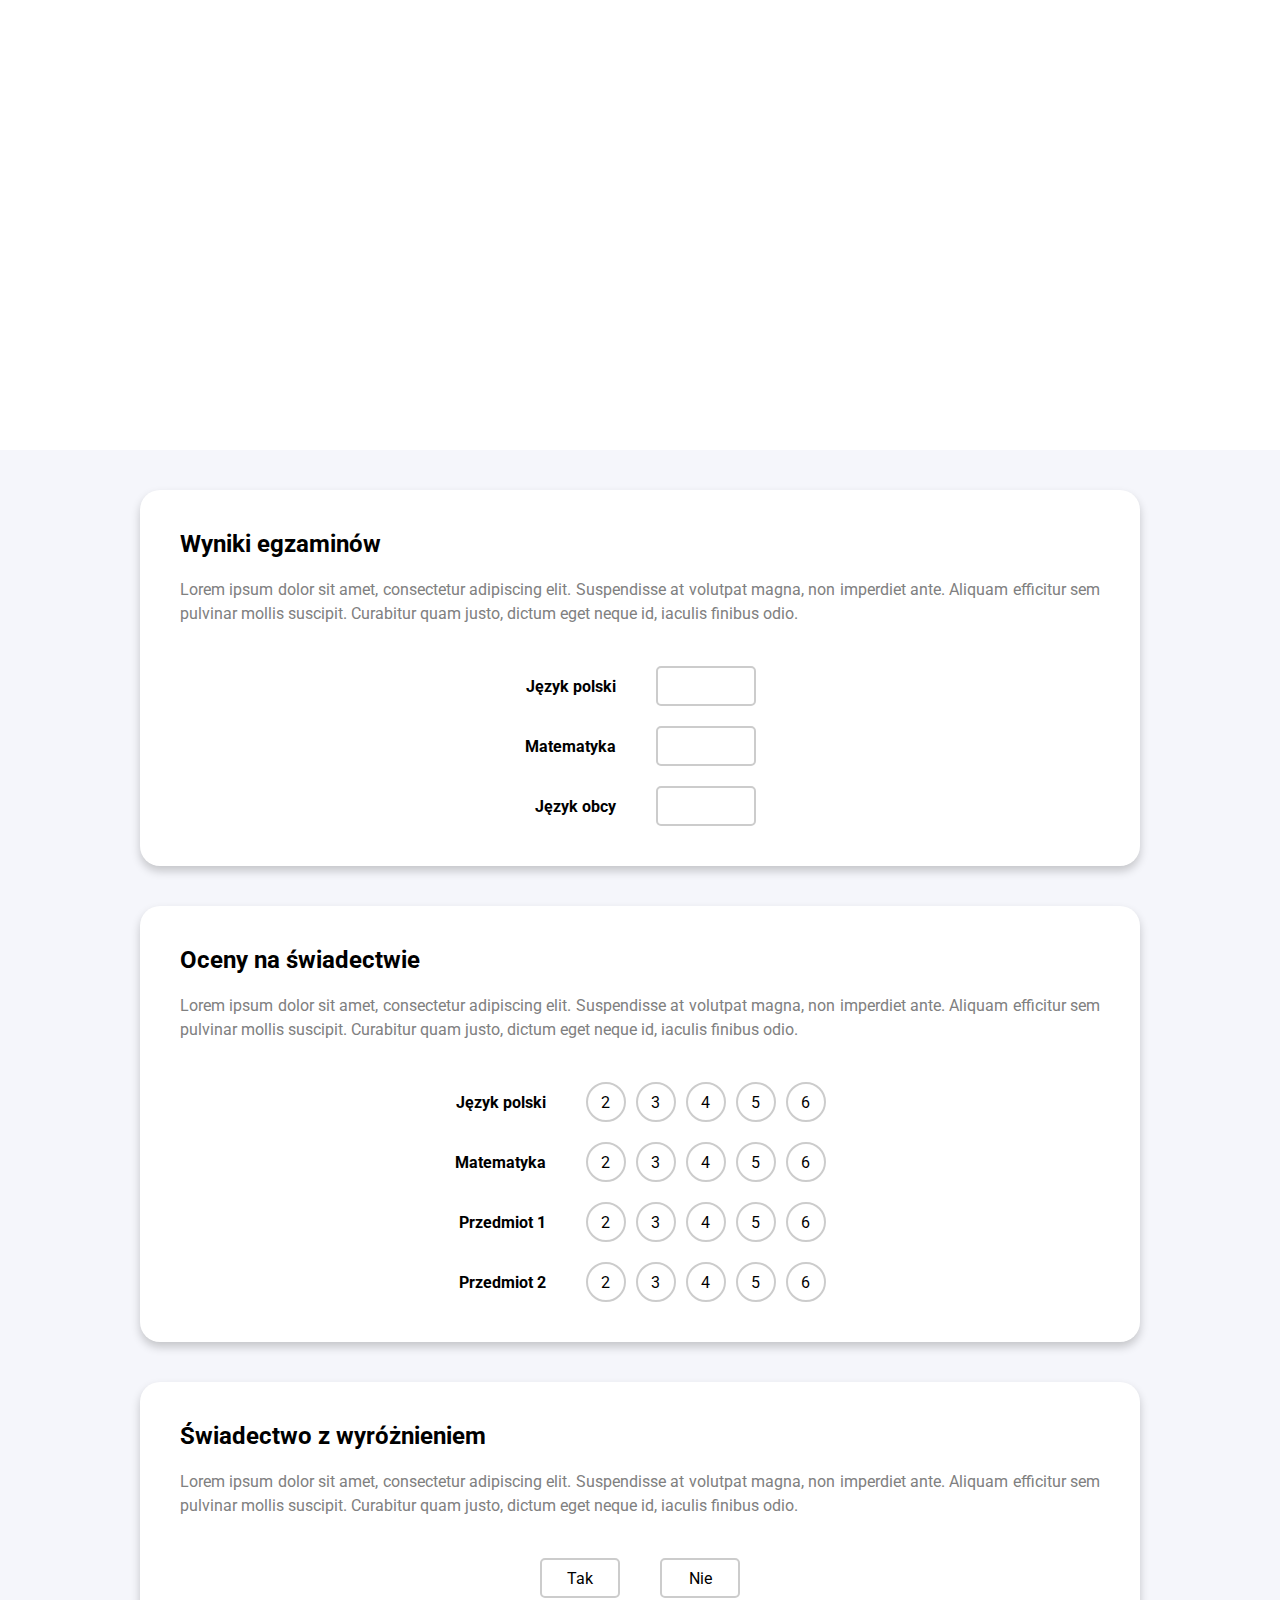
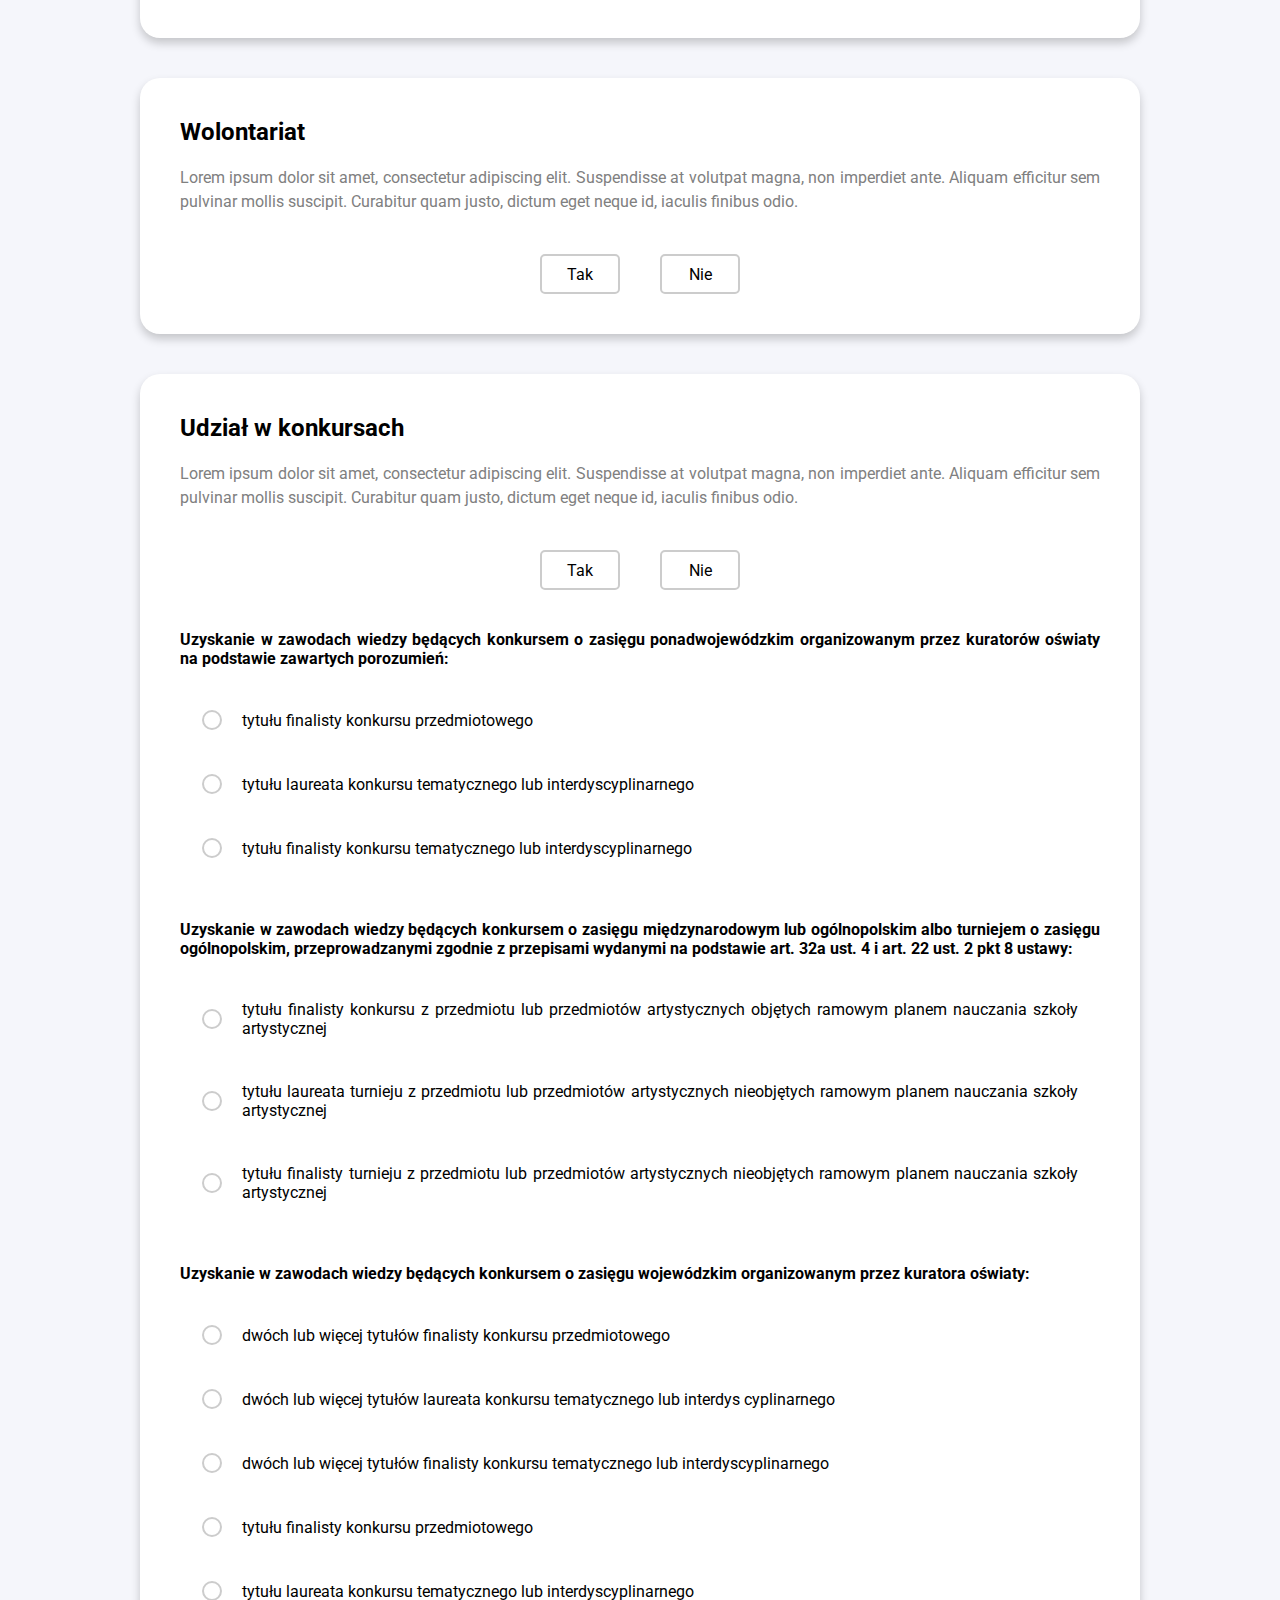
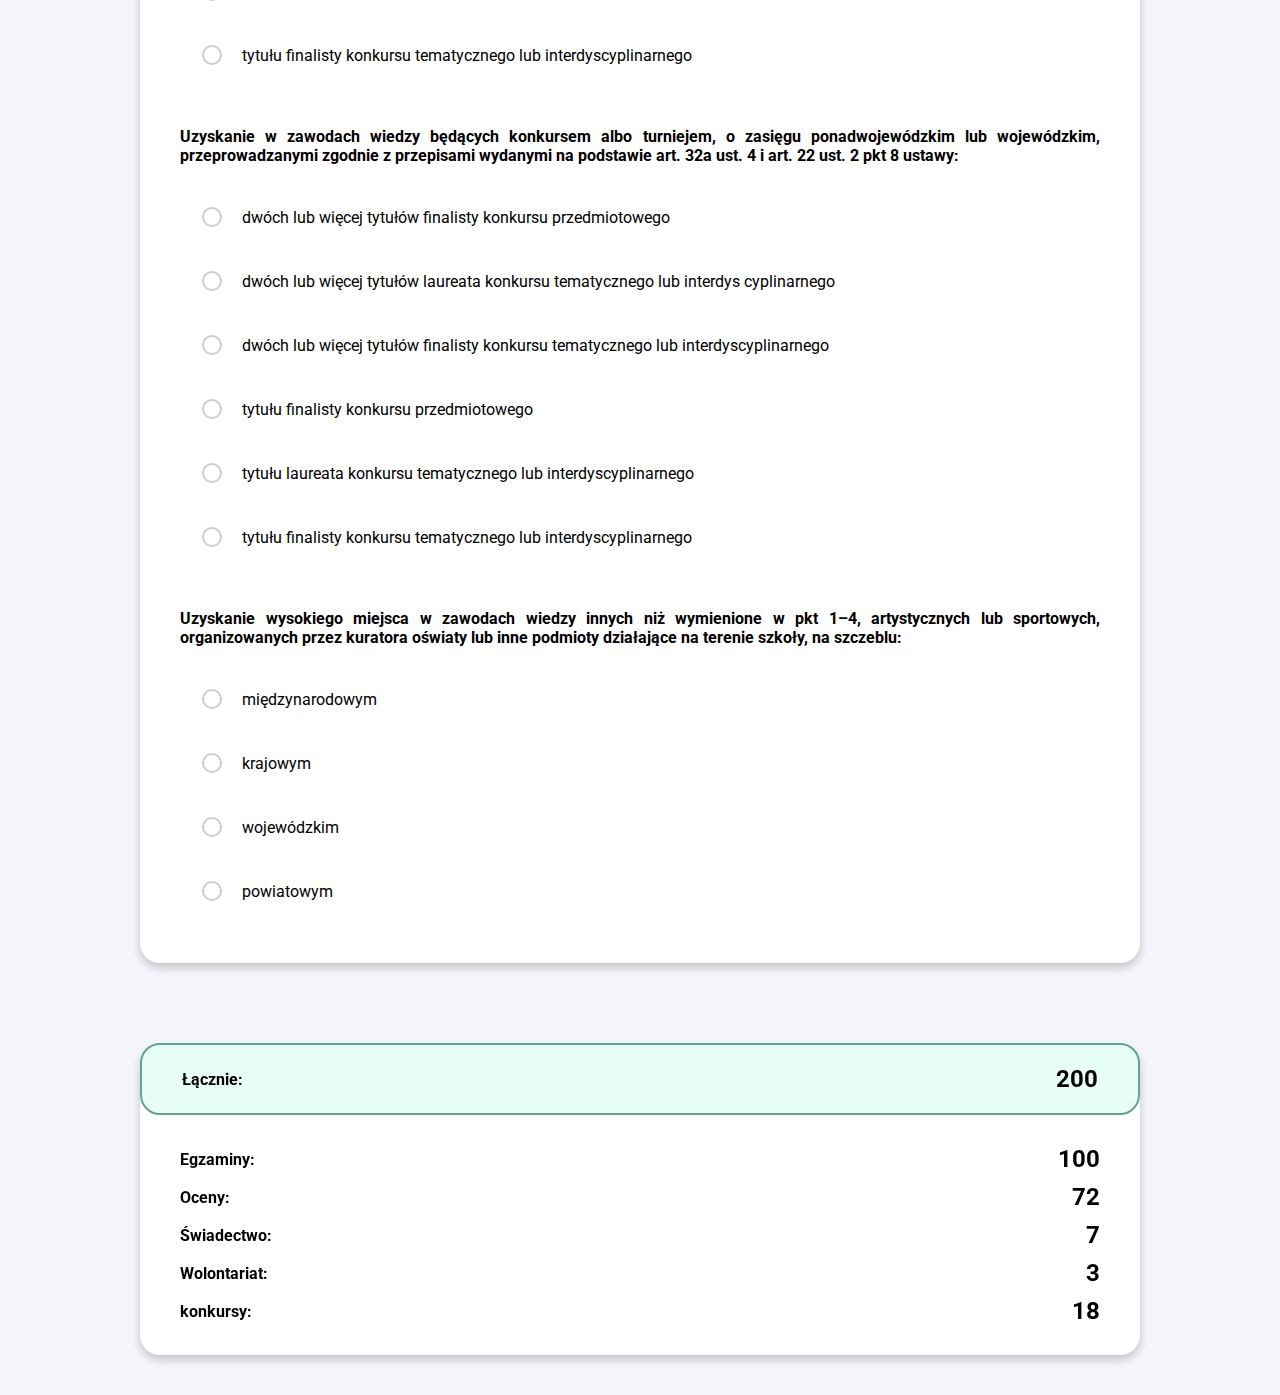
==== commit a0adc00f: "Add files via upload" ====
--- a/index.html
+++ b/index.html
@@ -10,6 +10,7 @@
     <link href="https://fonts.googleapis.com/css2?family=Roboto:wght@400;700&display=swap" rel="stylesheet">
 </head>
 <body>
+    <section class="hero"></section>
     <div class="container">        
         <form class="form" action="results.html" method="GET">
             <div class="section">
@@ -354,10 +355,37 @@
                     </div>          
                 </div>
             </div>
-            <input type="submit">
         </form>
 
-        <div class="results"></div>
+        <div class="results">
+            <div class="total">
+                <p>Łącznie:</p>
+                <div id="lacznie">200</div>
+            </div>
+
+            <div class="details">
+                <div class="summary">
+                    <p>Egzaminy:</p>
+                    <div id="egzaminy">100</div>
+                </div>    
+                <div class="summary">
+                    <p>Oceny:</p>
+                    <div id="oceny">72</div>
+                </div>    
+                <div class="summary">
+                    <p>Świadectwo:</p>
+                    <div id="swiadectwo">7</div>
+                </div>    
+                <div class="summary">
+                    <p>Wolontariat:</p>
+                    <div id="wolontariat">3</div>
+                </div>    
+                <div class="summary">
+                    <p>konkursy:</p>
+                    <div id="konkursy">18</div>
+                </div>
+            </div>
+        </div>
     </div>
 
     
--- a/style.css
+++ b/style.css
@@ -44,7 +44,21 @@
 
 
 
+.hidden{
+    display: none;
+}
+
+
+
 /*elements*/
+
+
+
+.hero{
+    width: 100%;
+    min-height: 50vh;
+    background: #ffffff;
+}
 
 
 
@@ -63,8 +77,7 @@
 .results{
     width: 100%;
     height: fit-content;
-    padding: 40px;
-    margin: 40px auto 0 auto;
+    margin: 40px auto 40px auto;
 
     background: #ffffff;
     box-shadow: 0px 5px 10px rgba(0, 0, 0, 0.2);
@@ -72,6 +85,41 @@
 
     position: sticky;
     top: 40px;
+}
+.results p{
+    font-weight: 700;
+    line-height: normal;
+}
+.total{
+    width: 100%;
+    padding: 20px 40px;
+
+    border-radius: 20px;
+    background: #E7FEF6;
+    border: 2px solid #63A48C;
+
+    display: flex;
+    justify-content: space-between;
+    align-items: center;
+}
+.total div{
+    font-size: 24px;
+    font-weight: 700;
+}
+.details{
+    padding: 20px 40px;
+}
+.summary{
+    width: 100%;
+    margin: 10px 0;
+
+    display: flex;
+    justify-content: space-between;
+    align-items: center;
+}
+.summary div{
+    font-size: 24px;
+    font-weight: 700;
 }
 
 
@@ -104,8 +152,8 @@
     align-items: center;
 }
 .inputs h3{
-    justify-self: end;
-
+    width: 100%;
+    text-align: right;
 }
 
 
@@ -267,7 +315,7 @@
         grid-template-columns: 1fr;
     }
     .grades h3{
-        justify-self: center;
+        text-align: center;
     }
 
     .answear label{
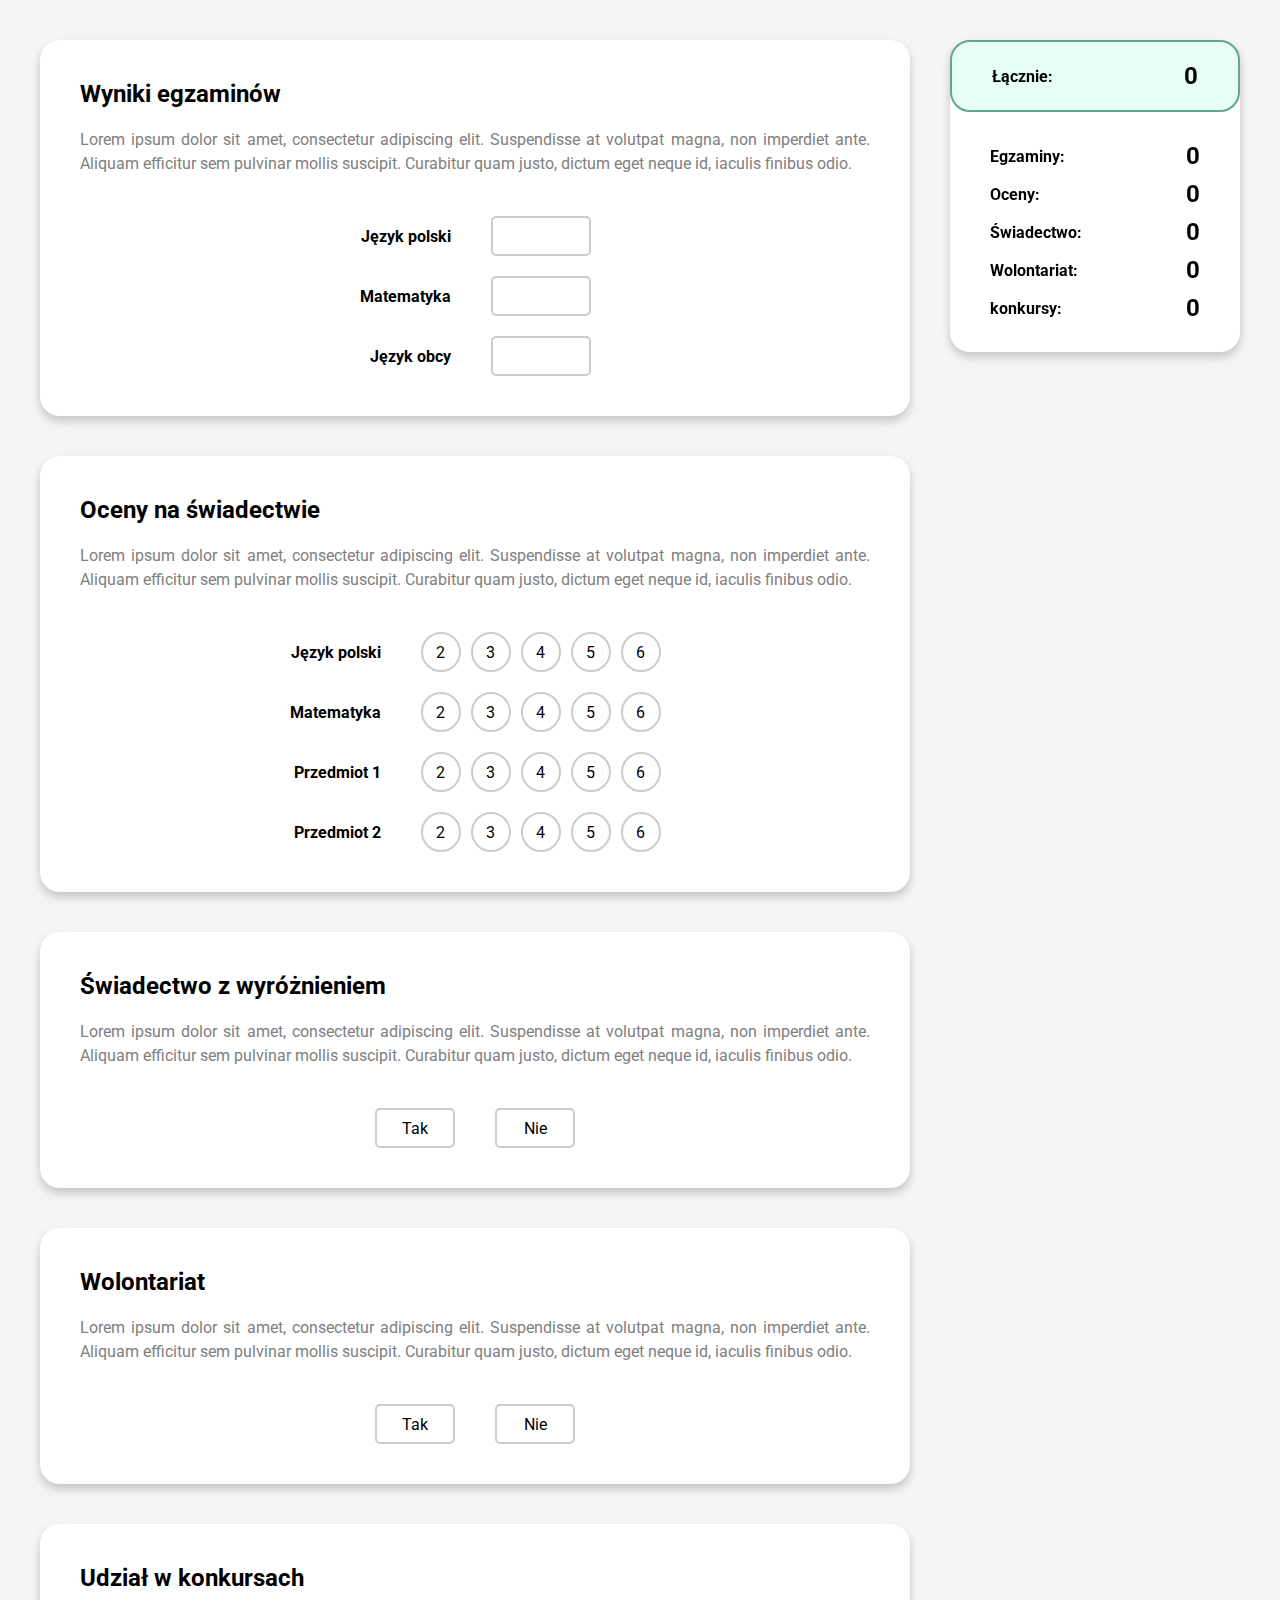
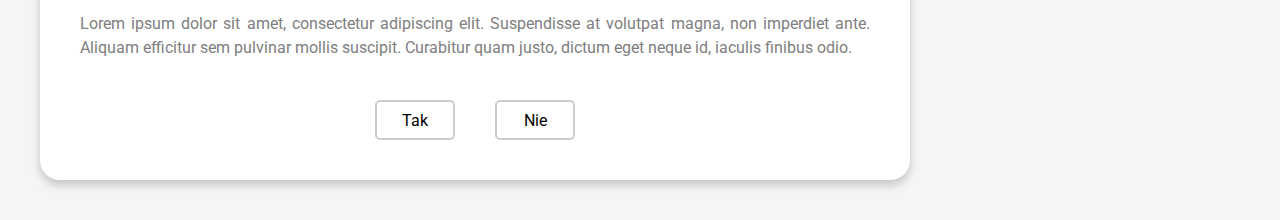
==== commit ee0b3abb: "Add files via upload" ====
--- a/index.html
+++ b/index.html
@@ -8,23 +8,24 @@
     <link rel="stylesheet" href="style.css">
     <link rel="preconnect" href="https://fonts.gstatic.com">
     <link href="https://fonts.googleapis.com/css2?family=Roboto:wght@400;700&display=swap" rel="stylesheet">
+
+    <script src="app.js"></script>
 </head>
 <body>
-    <section class="hero"></section>
     <div class="container">        
-        <form class="form" action="results.html" method="GET">
+        <form class="form" id="form" action="results.html" method="GET">
             <div class="section">
                 <h2>Wyniki egzaminów</h2>
                 <p class="description">Lorem ipsum dolor sit amet, consectetur adipiscing elit. Suspendisse at volutpat magna, non imperdiet ante. Aliquam efficitur sem pulvinar mollis suscipit. Curabitur quam justo, dictum eget neque id, iaculis finibus odio.</p>
                 <div class="inputs number">
                         <h3>Język polski</h3>
-                        <input type="number" name="egzamin-polski" min="0" max="100">
+                        <input type="number" name="egzamin-polski" min="0" max="100" onchange="updateValue()">
                       
                         <h3>Matematyka</h3>
-                        <input type="number" name="egzamin-matematyka" min="0" max="100">
+                        <input type="number" name="egzamin-matematyka" min="0" max="100" onchange="updateValue()">
                                   
                         <h3>Język obcy</h3>
-                        <input type="number" name="egzamin-jezyki" min="0" max="100">                
+                        <input type="number" name="egzamin-jezyki" min="0" max="100" onchange="updateValue()">                
                 </div>
             </div>
     
@@ -34,73 +35,73 @@
                 <div class="inputs grades">
                         <h3>Język polski</h3>
                         <div class="marks">
-                            <input type="radio" name="ocena-polski" id="polski-2" value="2">
+                            <input type="radio" name="ocena-polski" id="polski-2" value="2" onchange="updateValue()">
                             <label for="polski-2">2</label>
                             
-                            <input type="radio" name="ocena-polski" id="polski-3" value="3">
+                            <input type="radio" name="ocena-polski" id="polski-3" value="3" onchange="updateValue()">
                             <label for="polski-3">3</label>
                             
-                            <input type="radio" name="ocena-polski" id="polski-4" value="4">
+                            <input type="radio" name="ocena-polski" id="polski-4" value="4" onchange="updateValue()">
                             <label for="polski-4">4</label>
                             
-                            <input type="radio" name="ocena-polski" id="polski-5" value="5">
+                            <input type="radio" name="ocena-polski" id="polski-5" value="5" onchange="updateValue()">
                             <label for="polski-5">5</label>
                             
-                            <input type="radio" name="ocena-polski" id="polski-6" value="6">
+                            <input type="radio" name="ocena-polski" id="polski-6" value="6" onchange="updateValue()">
                             <label for="polski-6">6</label>                        
                         </div>
                       
                         <h3>Matematyka</h3>
                         <div class="marks">
-                            <input type="radio" name="ocena-matematyka" id="matematyka-2" value="2">
+                            <input type="radio" name="ocena-matematyka" id="matematyka-2" value="2" onchange="updateValue()">
                             <label for="matematyka-2">2</label>
                             
-                            <input type="radio" name="ocena-matematyka" id="matematyka-3" value="3">
+                            <input type="radio" name="ocena-matematyka" id="matematyka-3" value="3" onchange="updateValue()">
                             <label for="matematyka-3">3</label>
                             
-                            <input type="radio" name="ocena-matematyka" id="matematyka-4" value="4">
+                            <input type="radio" name="ocena-matematyka" id="matematyka-4" value="4" onchange="updateValue()">
                             <label for="matematyka-4">4</label>
                             
-                            <input type="radio" name="ocena-matematyka" id="matematyka-5" value="5">
+                            <input type="radio" name="ocena-matematyka" id="matematyka-5" value="5" onchange="updateValue()">
                             <label for="matematyka-5">5</label>
                             
-                            <input type="radio" name="ocena-matematyka" id="matematyka-6" value="6">
+                            <input type="radio" name="ocena-matematyka" id="matematyka-6" value="6" onchange="updateValue()">
                             <label for="matematyka-6">6</label>                        
                         </div>
                                   
                         <h3>Przedmiot 1</h3>
                         <div class="marks">
-                            <input type="radio" name="ocena-przedmiot1" id="przedmiot1-2" value="2">
+                            <input type="radio" name="ocena-przedmiot1" id="przedmiot1-2" value="2" onchange="updateValue()">
                             <label for="przedmiot1-2">2</label>
                             
-                            <input type="radio" name="ocena-przedmiot1" id="przedmiot1-3" value="3">
+                            <input type="radio" name="ocena-przedmiot1" id="przedmiot1-3" value="3" onchange="updateValue()">
                             <label for="przedmiot1-3">3</label>
                             
-                            <input type="radio" name="ocena-przedmiot1" id="przedmiot1-4" value="4">
+                            <input type="radio" name="ocena-przedmiot1" id="przedmiot1-4" value="4" onchange="updateValue()">
                             <label for="przedmiot1-4">4</label>
                             
-                            <input type="radio" name="ocena-przedmiot1" id="przedmiot1-5" value="5">
+                            <input type="radio" name="ocena-przedmiot1" id="przedmiot1-5" value="5" onchange="updateValue()">
                             <label for="przedmiot1-5">5</label>
                             
-                            <input type="radio" name="ocena-przedmiot1" id="przedmiot1-6" value="6">
+                            <input type="radio" name="ocena-przedmiot1" id="przedmiot1-6" value="6" onchange="updateValue()">
                             <label for="przedmiot1-6">6</label>                        
                         </div>
     
                         <h3>Przedmiot 2</h3>
                         <div class="marks">
-                            <input type="radio" name="ocena-przedmiot2" id="przedmiot2-2" value="2">
+                            <input type="radio" name="ocena-przedmiot2" id="przedmiot2-2" value="2" onchange="updateValue()">
                             <label for="przedmiot2-2">2</label>
                             
-                            <input type="radio" name="ocena-przedmiot2" id="przedmiot2-3" value="3">
+                            <input type="radio" name="ocena-przedmiot2" id="przedmiot2-3" value="3" onchange="updateValue()">
                             <label for="przedmiot2-3">3</label>
                             
-                            <input type="radio" name="ocena-przedmiot2" id="przedmiot2-4" value="4">
+                            <input type="radio" name="ocena-przedmiot2" id="przedmiot2-4" value="4" onchange="updateValue()">
                             <label for="przedmiot2-4">4</label>
                             
-                            <input type="radio" name="ocena-przedmiot2" id="przedmiot2-5" value="5">
+                            <input type="radio" name="ocena-przedmiot2" id="przedmiot2-5" value="5" onchange="updateValue()">
                             <label for="przedmiot2-5">5</label>
                             
-                            <input type="radio" name="ocena-przedmiot2" id="przedmiot2-6" value="6">
+                            <input type="radio" name="ocena-przedmiot2" id="przedmiot2-6" value="6" onchange="updateValue()">
                             <label for="przedmiot2-6">6</label>                        
                         </div>
                 </div>
@@ -111,12 +112,12 @@
                 <p class="description">Lorem ipsum dolor sit amet, consectetur adipiscing elit. Suspendisse at volutpat magna, non imperdiet ante. Aliquam efficitur sem pulvinar mollis suscipit. Curabitur quam justo, dictum eget neque id, iaculis finibus odio.</p>
                 <div class="inputs yes-no">
                     <span>
-                        <input type="radio" name="swiadectwo" id="swiadectwo-tak" value="1">
+                        <input type="radio" name="swiadectwo" id="swiadectwo-tak" value="1" onchange="updateValue()">
                         <label for="swiadectwo-tak">Tak</label>
                     </span>
     
                     <span>
-                        <input type="radio" name="swiadectwo" id="swiadectwo-nie" value="0">
+                        <input type="radio" name="swiadectwo" id="swiadectwo-nie" value="0" onchange="updateValue()">
                         <label for="swiadectwo-nie">Nie</label>  
                     </span>                        
                 </div>
@@ -127,12 +128,12 @@
                 <p class="description">Lorem ipsum dolor sit amet, consectetur adipiscing elit. Suspendisse at volutpat magna, non imperdiet ante. Aliquam efficitur sem pulvinar mollis suscipit. Curabitur quam justo, dictum eget neque id, iaculis finibus odio.</p>
                 <div class="inputs yes-no">
                     <span>
-                        <input type="radio" name="wolontariat" id="wolontariat-tak" value="1">
+                        <input type="radio" name="wolontariat" id="wolontariat-tak" value="1" onchange="updateValue()">
                         <label for="wolontariat-tak">Tak</label>
                     </span>
     
                     <span>
-                        <input type="radio" name="wolontariat" id="wolontariat-nie" value="0">
+                        <input type="radio" name="wolontariat" id="wolontariat-nie" value="0" onchange="updateValue()">
                         <label for="wolontariat-nie">Nie</label>  
                     </span>                        
                 </div>
@@ -143,22 +144,22 @@
                 <p class="description">Lorem ipsum dolor sit amet, consectetur adipiscing elit. Suspendisse at volutpat magna, non imperdiet ante. Aliquam efficitur sem pulvinar mollis suscipit. Curabitur quam justo, dictum eget neque id, iaculis finibus odio.</p>
                 <div class="inputs yes-no">
                     <span>
-                        <input type="radio" name="konkursy" id="konkursy-tak" value="1">
+                        <input type="radio" name="konkursy" id="konkursy-tak" value="1" onchange="updateValue()">
                         <label for="konkursy-tak">Tak</label>
                     </span>
     
                     <span>
-                        <input type="radio" name="konkursy" id="konkursy-nie" value="0">
+                        <input type="radio" name="konkursy" id="konkursy-nie" value="0" onchange="updateValue()">
                         <label for="konkursy-nie">Nie</label>  
                     </span>                        
                 </div>
-                <div class="questions">
+                <div id="pytania" class="questions hidden">
                     <div class="question">
                         <h3>Uzyskanie w zawodach wiedzy będących konkursem o zasięgu ponadwojewódzkim organizowanym przez kuratorów oświaty na podstawie zawartych porozumień:</h3>
                         <div class="answears">
                             <div class="answear">
                                 <label for="pytanie1-1">
-                                    <input type="radio" name="pytanie1" id="pytanie1-1" value="1">
+                                    <input type="radio" name="pytanie1" id="pytanie1-1" value="1" onchange="updateValue()">
                                     <span class="custom-radio"></span>
                                     <span>tytułu finalisty konkursu przedmiotowego</span>
                                 </label>                     
@@ -166,7 +167,7 @@
     
                             <div class="answear">
                                 <label for="pytanie1-2">
-                                    <input type="radio" name="pytanie1" id="pytanie1-2" value="2">
+                                    <input type="radio" name="pytanie1" id="pytanie1-2" value="2" onchange="updateValue()">
                                     <span class="custom-radio"></span>
                                     <span>tytułu laureata konkursu tematycznego lub interdyscyplinarnego</span>
                                 </label>                     
@@ -174,7 +175,7 @@
     
                             <div class="answear">
                                 <label for="pytanie1-3">
-                                    <input type="radio" name="pytanie1" id="pytanie1-3" value="3">
+                                    <input type="radio" name="pytanie1" id="pytanie1-3" value="3" onchange="updateValue()">
                                     <span class="custom-radio"></span>
                                     <span>tytułu finalisty konkursu tematycznego lub interdyscyplinarnego</span>
                                 </label>                     
@@ -187,7 +188,7 @@
                         <div class="answears">
                             <div class="answear">
                                 <label for="pytanie2-1">
-                                    <input type="radio" name="pytanie2" id="pytanie2-1" value="1">
+                                    <input type="radio" name="pytanie2" id="pytanie2-1" value="1" onchange="updateValue()">
                                     <span class="custom-radio"></span>
                                     <span>tytułu finalisty konkursu z przedmiotu lub przedmiotów artystycznych objętych ramowym planem nauczania szkoły artystycznej</span>
                                 </label>                     
@@ -195,7 +196,7 @@
     
                             <div class="answear">
                                 <label for="pytanie2-2">
-                                    <input type="radio" name="pytanie2" id="pytanie2-2" value="2">
+                                    <input type="radio" name="pytanie2" id="pytanie2-2" value="2" onchange="updateValue()">
                                     <span class="custom-radio"></span>
                                     <span>tytułu laureata turnieju z przedmiotu lub przedmiotów artystycznych nieobjętych ramowym planem nauczania szkoły artystycznej</span>
                                 </label>                     
@@ -203,7 +204,7 @@
     
                             <div class="answear">
                                 <label for="pytanie2-3">
-                                    <input type="radio" name="pytanie2" id="pytanie2-3" value="3">
+                                    <input type="radio" name="pytanie2" id="pytanie2-3" value="3" onchange="updateValue()">
                                     <span class="custom-radio"></span>
                                     <span>tytułu finalisty turnieju z przedmiotu lub przedmiotów artystycznych nieobjętych ramowym planem nauczania szkoły artystycznej</span>
                                 </label>                     
@@ -216,7 +217,7 @@
                         <div class="answears">
                             <div class="answear">
                                 <label for="pytanie3-1">
-                                    <input type="radio" name="pytanie3" id="pytanie3-1" value="1">
+                                    <input type="radio" name="pytanie3" id="pytanie3-1" value="1" onchange="updateValue()">
                                     <span class="custom-radio"></span>
                                     <span>dwóch lub więcej tytułów finalisty konkursu przedmiotowego</span>
                                 </label>                     
@@ -224,7 +225,7 @@
     
                             <div class="answear">
                                 <label for="pytanie3-2">
-                                    <input type="radio" name="pytanie3" id="pytanie3-2" value="2">
+                                    <input type="radio" name="pytanie3" id="pytanie3-2" value="2" onchange="updateValue()">
                                     <span class="custom-radio"></span>
                                     <span>dwóch lub więcej tytułów laureata konkursu tematycznego lub interdys cyplinarnego</span>
                                 </label>                     
@@ -232,7 +233,7 @@
     
                             <div class="answear">
                                 <label for="pytanie3-3">
-                                    <input type="radio" name="pytanie3" id="pytanie3-3" value="3">
+                                    <input type="radio" name="pytanie3" id="pytanie3-3" value="3" onchange="updateValue()">
                                     <span class="custom-radio"></span>
                                     <span>dwóch lub więcej tytułów finalisty konkursu tematycznego lub interdyscyplinarnego</span>
                                 </label>                     
@@ -240,7 +241,7 @@
     
                             <div class="answear">
                                 <label for="pytanie3-4">
-                                    <input type="radio" name="pytanie3" id="pytanie3-4" value="4">
+                                    <input type="radio" name="pytanie3" id="pytanie3-4" value="4" onchange="updateValue()">
                                     <span class="custom-radio"></span>
                                     <span>tytułu finalisty konkursu przedmiotowego</span>
                                 </label>                     
@@ -248,7 +249,7 @@
     
                             <div class="answear">
                                 <label for="pytanie3-5">
-                                    <input type="radio" name="pytanie3" id="pytanie3-5" value="5">
+                                    <input type="radio" name="pytanie3" id="pytanie3-5" value="5" onchange="updateValue()">
                                     <span class="custom-radio"></span>
                                     <span>tytułu laureata konkursu tematycznego lub interdyscyplinarnego</span>
                                 </label>                     
@@ -256,7 +257,7 @@
     
                             <div class="answear">
                                 <label for="pytanie3-6">
-                                    <input type="radio" name="pytanie3" id="pytanie3-6" value="6">
+                                    <input type="radio" name="pytanie3" id="pytanie3-6" value="6" onchange="updateValue()">
                                     <span class="custom-radio"></span>
                                     <span>tytułu finalisty konkursu tematycznego lub interdyscyplinarnego</span>
                                 </label>                     
@@ -269,7 +270,7 @@
                         <div class="answears">
                             <div class="answear">
                                 <label for="pytanie4-1">
-                                    <input type="radio" name="pytanie4" id="pytanie4-1" value="1">
+                                    <input type="radio" name="pytanie4" id="pytanie4-1" value="1" onchange="updateValue()">
                                     <span class="custom-radio"></span>
                                     <span>dwóch lub więcej tytułów finalisty konkursu przedmiotowego</span>
                                 </label>                     
@@ -277,7 +278,7 @@
     
                             <div class="answear">
                                 <label for="pytanie4-2">
-                                    <input type="radio" name="pytanie4" id="pytanie4-2" value="2">
+                                    <input type="radio" name="pytanie4" id="pytanie4-2" value="2" onchange="updateValue()">
                                     <span class="custom-radio"></span>
                                     <span>dwóch lub więcej tytułów laureata konkursu tematycznego lub interdys cyplinarnego</span>
                                 </label>                     
@@ -285,7 +286,7 @@
     
                             <div class="answear">
                                 <label for="pytanie4-3">
-                                    <input type="radio" name="pytanie4" id="pytanie4-3" value="3">
+                                    <input type="radio" name="pytanie4" id="pytanie4-3" value="3" onchange="updateValue()">
                                     <span class="custom-radio"></span>
                                     <span>dwóch lub więcej tytułów finalisty konkursu tematycznego lub interdyscyplinarnego</span>
                                 </label>                     
@@ -293,7 +294,7 @@
     
                             <div class="answear">
                                 <label for="pytanie4-4">
-                                    <input type="radio" name="pytanie4" id="pytanie4-4" value="4">
+                                    <input type="radio" name="pytanie4" id="pytanie4-4" value="4" onchange="updateValue()">
                                     <span class="custom-radio"></span>
                                     <span>tytułu finalisty konkursu przedmiotowego</span>
                                 </label>                     
@@ -301,7 +302,7 @@
     
                             <div class="answear">
                                 <label for="pytanie4-5">
-                                    <input type="radio" name="pytanie4" id="pytanie4-5" value="5">
+                                    <input type="radio" name="pytanie4" id="pytanie4-5" value="5" onchange="updateValue()">
                                     <span class="custom-radio"></span>
                                     <span>tytułu laureata konkursu tematycznego lub interdyscyplinarnego</span>
                                 </label>                     
@@ -309,7 +310,7 @@
     
                             <div class="answear">
                                 <label for="pytanie4-6">
-                                    <input type="radio" name="pytanie4" id="pytanie4-6" value="6">
+                                    <input type="radio" name="pytanie4" id="pytanie4-6" value="6" onchange="updateValue()">
                                     <span class="custom-radio"></span>
                                     <span>tytułu finalisty konkursu tematycznego lub interdyscyplinarnego</span>
                                 </label>                     
@@ -322,7 +323,7 @@
                         <div class="answears">
                             <div class="answear">
                                 <label for="pytanie5-1">
-                                    <input type="radio" name="pytanie5" id="pytanie5-1" value="1">
+                                    <input type="radio" name="pytanie5" id="pytanie5-1" value="1" onchange="updateValue()">
                                     <span class="custom-radio"></span>
                                     <span>międzynarodowym</span>
                                 </label>                     
@@ -330,7 +331,7 @@
     
                             <div class="answear">
                                 <label for="pytanie5-2">
-                                    <input type="radio" name="pytanie5" id="pytanie5-2" value="2">
+                                    <input type="radio" name="pytanie5" id="pytanie5-2" value="2" onchange="updateValue()">
                                     <span class="custom-radio"></span>
                                     <span>krajowym</span>
                                 </label>                     
@@ -338,7 +339,7 @@
     
                             <div class="answear">
                                 <label for="pytanie5-3">
-                                    <input type="radio" name="pytanie5" id="pytanie5-3" value="3">
+                                    <input type="radio" name="pytanie5" id="pytanie5-3" value="3" onchange="updateValue()">
                                     <span class="custom-radio"></span>
                                     <span>wojewódzkim</span>
                                 </label>                     
@@ -346,7 +347,7 @@
     
                             <div class="answear">
                                 <label for="pytanie5-4">
-                                    <input type="radio" name="pytanie5" id="pytanie5-4" value="4">
+                                    <input type="radio" name="pytanie5" id="pytanie5-4" value="4" onchange="updateValue()">
                                     <span class="custom-radio"></span>
                                     <span>powiatowym</span>
                                 </label>                     
@@ -360,29 +361,29 @@
         <div class="results">
             <div class="total">
                 <p>Łącznie:</p>
-                <div id="lacznie">200</div>
+                <div id="lacznie">0</div>
             </div>
 
             <div class="details">
                 <div class="summary">
                     <p>Egzaminy:</p>
-                    <div id="egzaminy">100</div>
+                    <div id="egzaminy">0</div>
                 </div>    
                 <div class="summary">
                     <p>Oceny:</p>
-                    <div id="oceny">72</div>
+                    <div id="oceny">0</div>
                 </div>    
                 <div class="summary">
                     <p>Świadectwo:</p>
-                    <div id="swiadectwo">7</div>
+                    <div id="swiadectwo">0</div>
                 </div>    
                 <div class="summary">
                     <p>Wolontariat:</p>
-                    <div id="wolontariat">3</div>
+                    <div id="wolontariat">0</div>
                 </div>    
                 <div class="summary">
                     <p>konkursy:</p>
-                    <div id="konkursy">18</div>
+                    <div id="konkursy">0</div>
                 </div>
             </div>
         </div>
--- a/style.css
+++ b/style.css
@@ -4,7 +4,7 @@
     padding: 0;
 }
 body{
-    background: #F5F6FB;
+    background: #F5F5F5;
     font-family: 'Roboto', sans-serif;
 }
 
@@ -45,9 +45,20 @@
 
 
 .hidden{
-    display: none;
-}
-
+    display: none!important;
+}
+.valid{
+    background: #E7FEF6 !important;
+    border: 2px solid #63A48C !important;
+    outline: none !important;
+    font-weight: 700 !important;
+}
+.invalid{
+    background: #FEE7E7 !important;
+    border: 2px solid #A46363 !important;
+    outline: none !important;
+    font-weight: 700 !important;
+}
 
 
 /*elements*/
@@ -170,14 +181,6 @@
     cursor: pointer;
 }
 .number input:focus{
-    background: #E7FEF6;
-    border: 2px solid #63A48C;
-    outline: none;
-    font-weight: 700;
-}
-.number input:invalid{
-    background: #FEE7E7;
-    border: 2px solid #A46363;
     outline: none;
     font-weight: 700;
 }
@@ -291,7 +294,7 @@
 
 
 
-@media(max-width: 1280px){
+@media(max-width: 1279px){
     .container{
         width: 100%;
         grid-template-columns: 1fr;
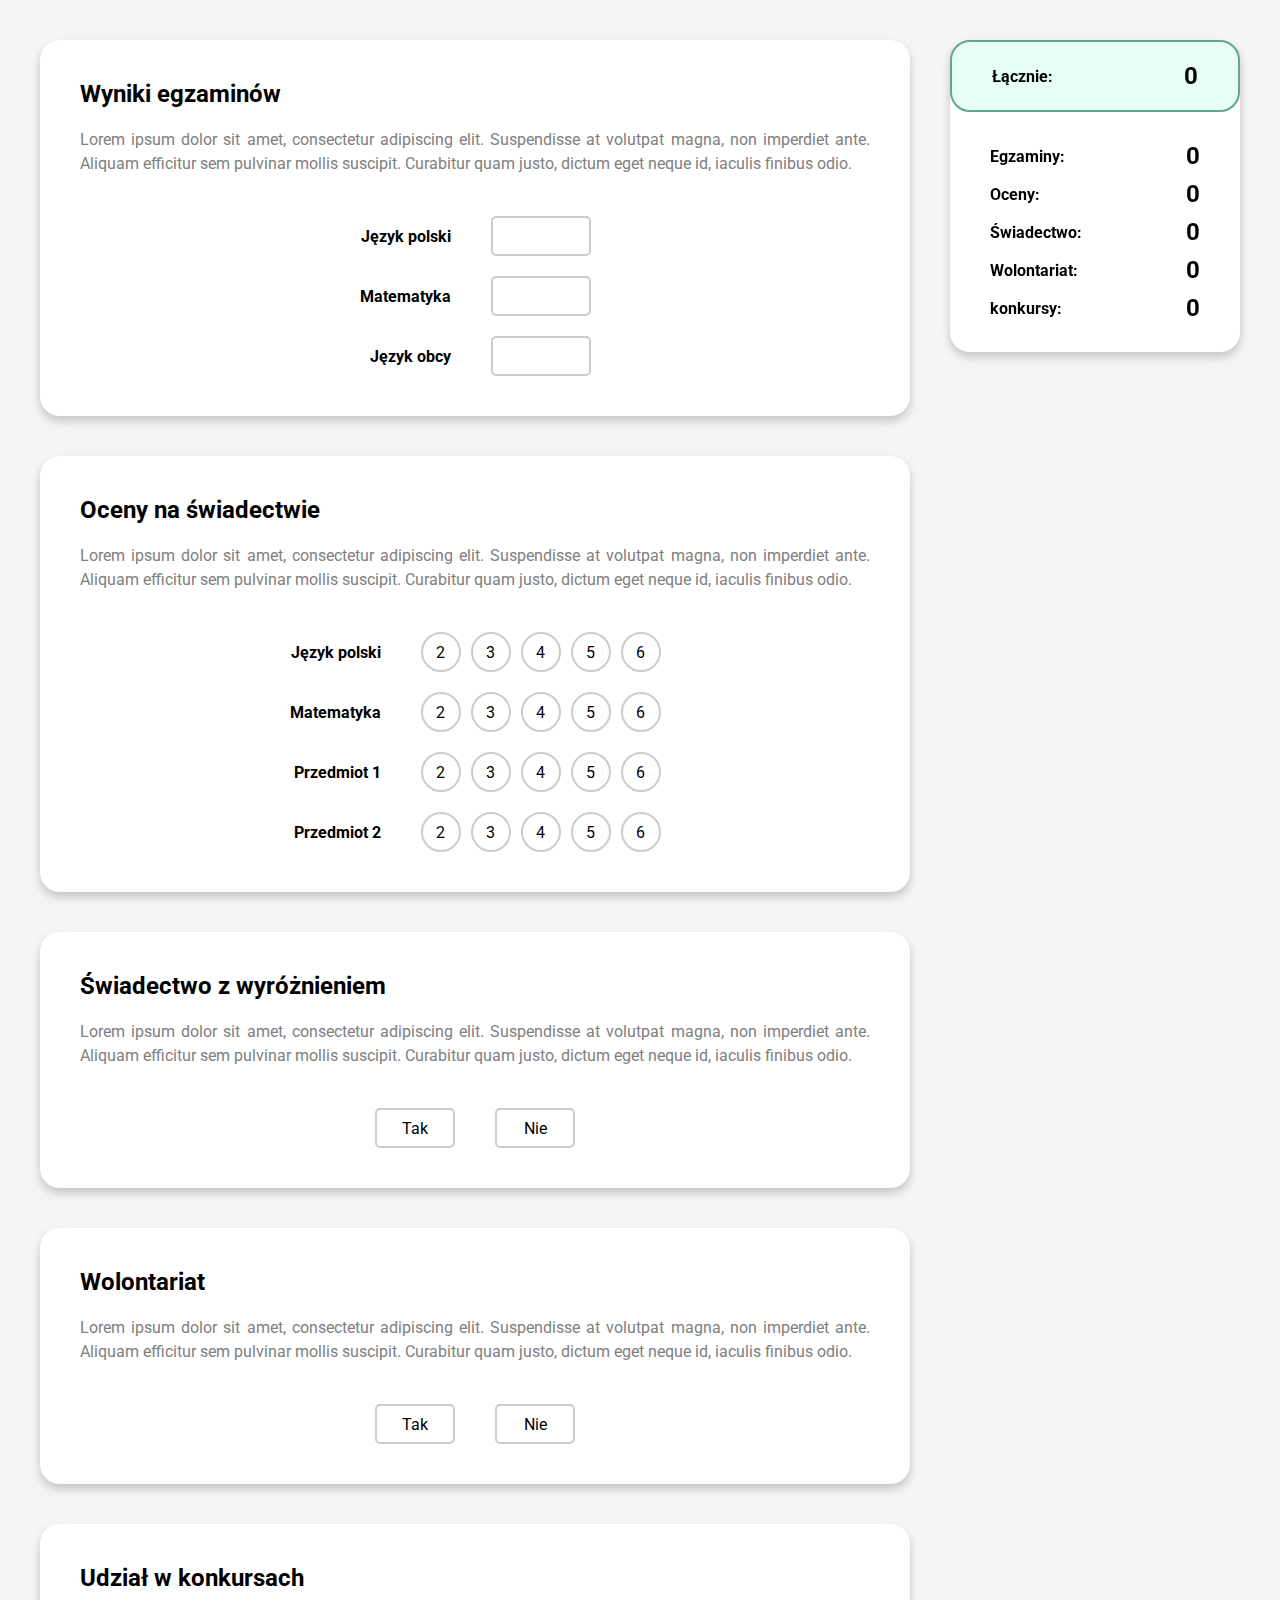
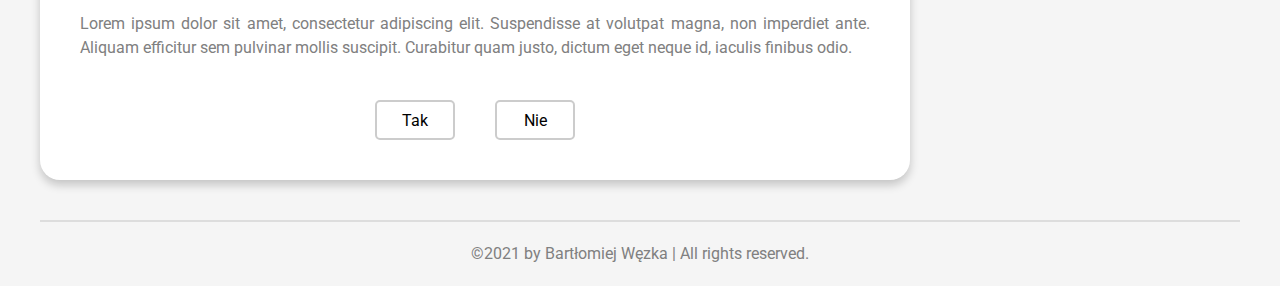
==== commit 940a0a01: "Add files via upload" ====
--- a/index.html
+++ b/index.html
@@ -389,6 +389,8 @@
         </div>
     </div>
 
-    
+    <footer>
+        <p>©2021 by Bartłomiej Węzka | All rights reserved.</p>
+    </footer>
 </body>
 </html>--- a/style.css
+++ b/style.css
@@ -75,6 +75,7 @@
 
 .container{
     width: 1200px;
+    padding: 40px 0;
     min-width: 320px;
     margin: 0 auto;
 
@@ -88,7 +89,7 @@
 .results{
     width: 100%;
     height: fit-content;
-    margin: 40px auto 40px auto;
+    margin: 0 auto;
 
     background: #ffffff;
     box-shadow: 0px 5px 10px rgba(0, 0, 0, 0.2);
@@ -135,15 +136,31 @@
 
 
 
+footer{
+    width: 100%;
+    max-width: 1200px;
+    padding: 20px;
+    margin: 0 auto;
+
+    text-align: center;
+    border-top: 2px solid #DDDDDD;
+    color: #808080;
+}
+
+
+
 .form{
     width: 100%;
 }
 .section{
     padding: 40px;
-    margin: 40px auto;
+    margin: 40px auto 0 auto;
     background: #ffffff;
     box-shadow: 0px 5px 10px rgba(0, 0, 0, 0.2);
     border-radius: 20px;
+}
+.section:first-child{
+    margin-top: 0;
 }
 .description{
     margin-top: 20px;
@@ -299,8 +316,15 @@
         width: 100%;
         grid-template-columns: 1fr;
     }
-    .results, .section{
-        max-width: 1000px;
+    .results{
+        max-width: 800px;
+        margin-top: 40px;
+    }
+    .section{
+        max-width: 800px;
+    }
+    footer{
+        max-width: 800px;
     }
 }
 
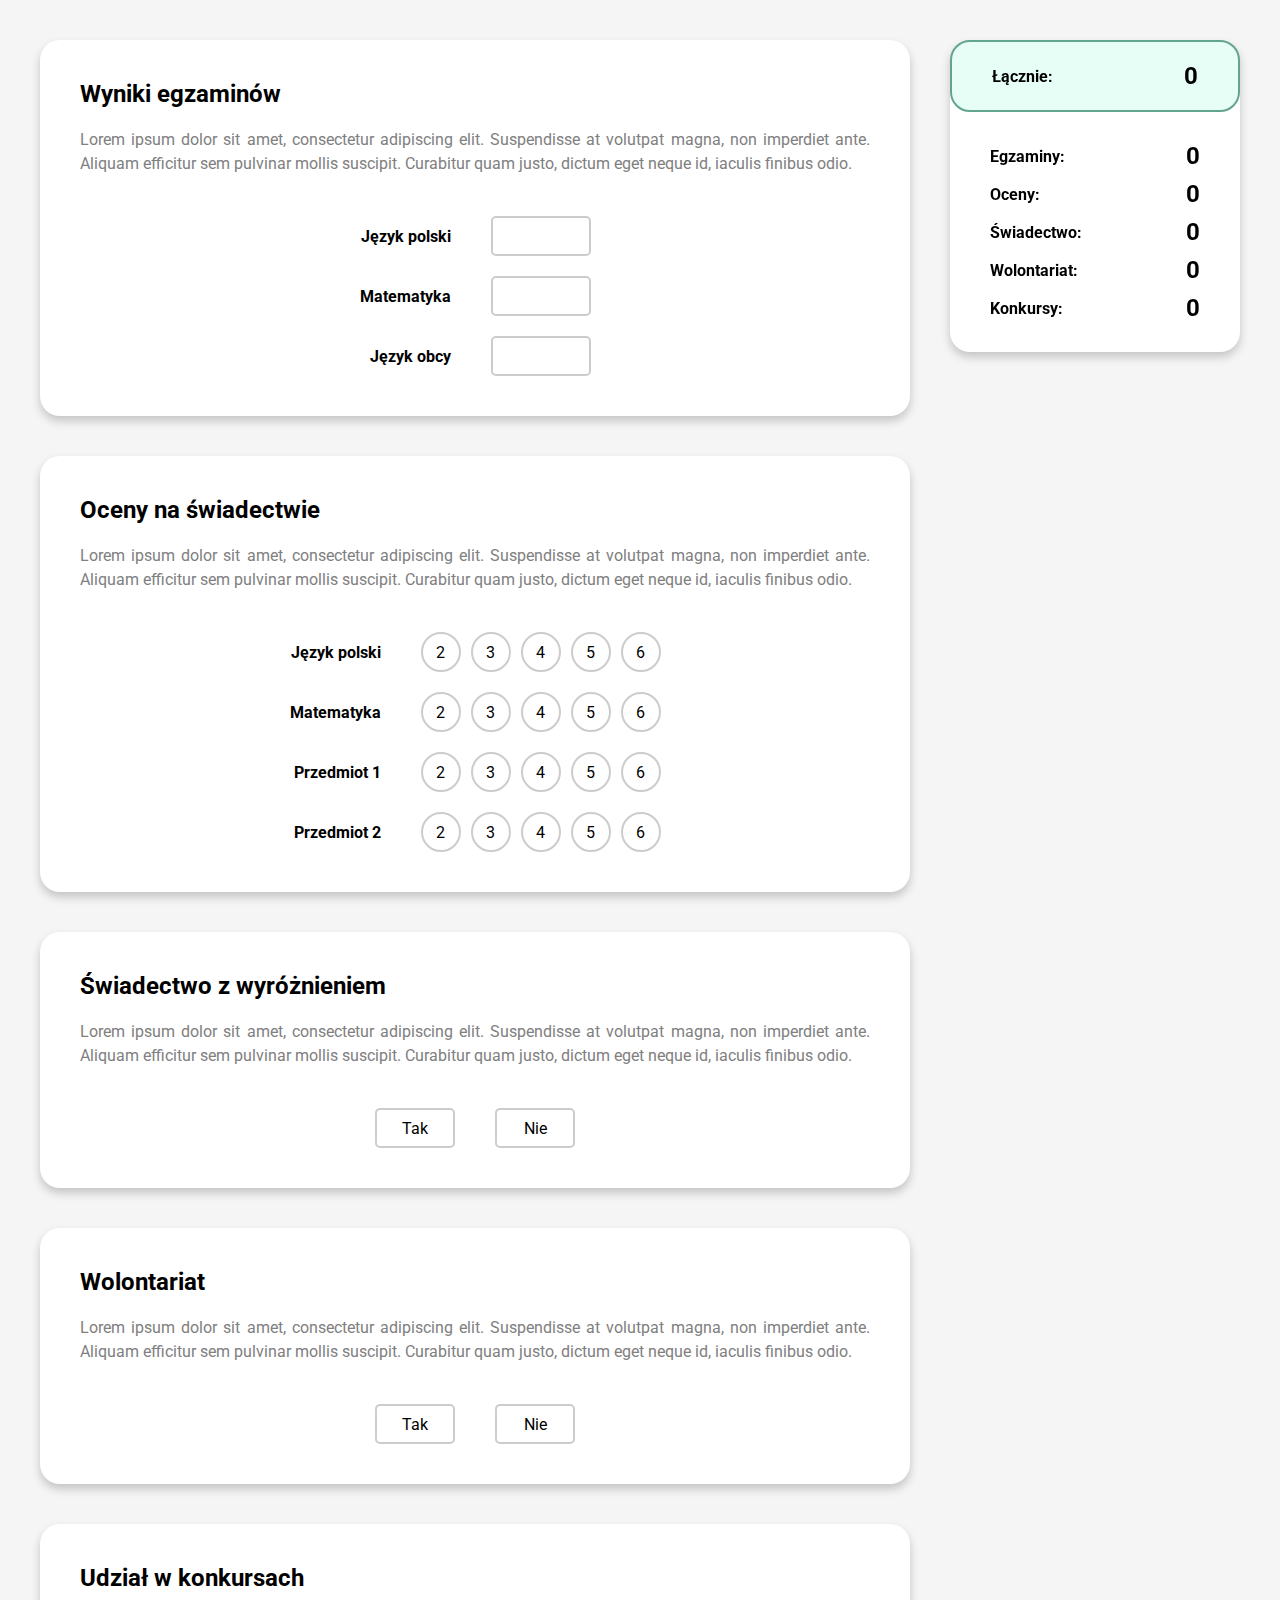
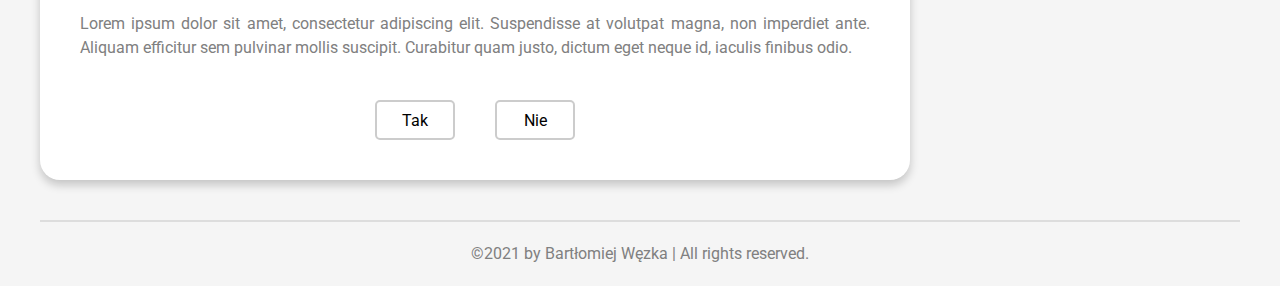
==== commit 177335ea: "Add files via upload" ====
--- a/index.html
+++ b/index.html
@@ -382,8 +382,8 @@
                     <div id="wolontariat">0</div>
                 </div>    
                 <div class="summary">
-                    <p>konkursy:</p>
-                    <div id="konkursy">0</div>
+                    <p>Konkursy:</p>
+                    <div id="Konkursy">0</div>
                 </div>
             </div>
         </div>
